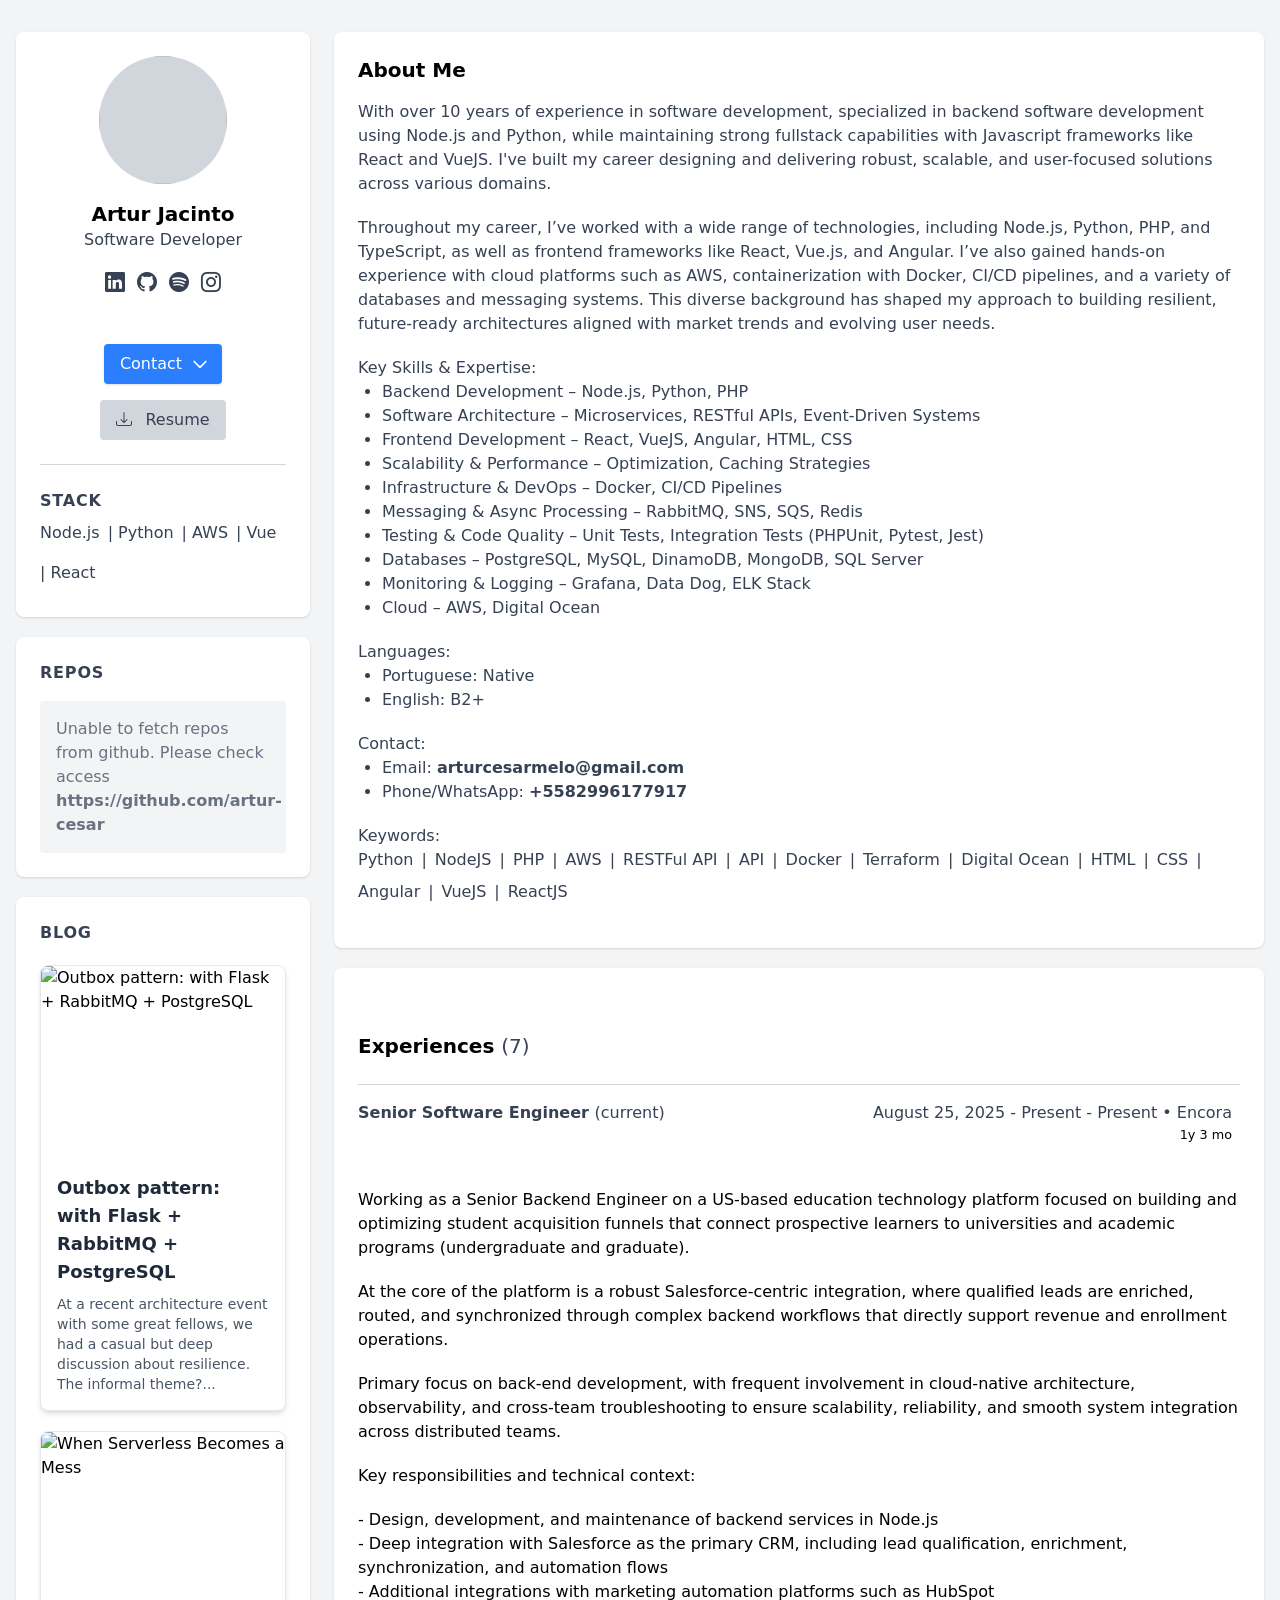
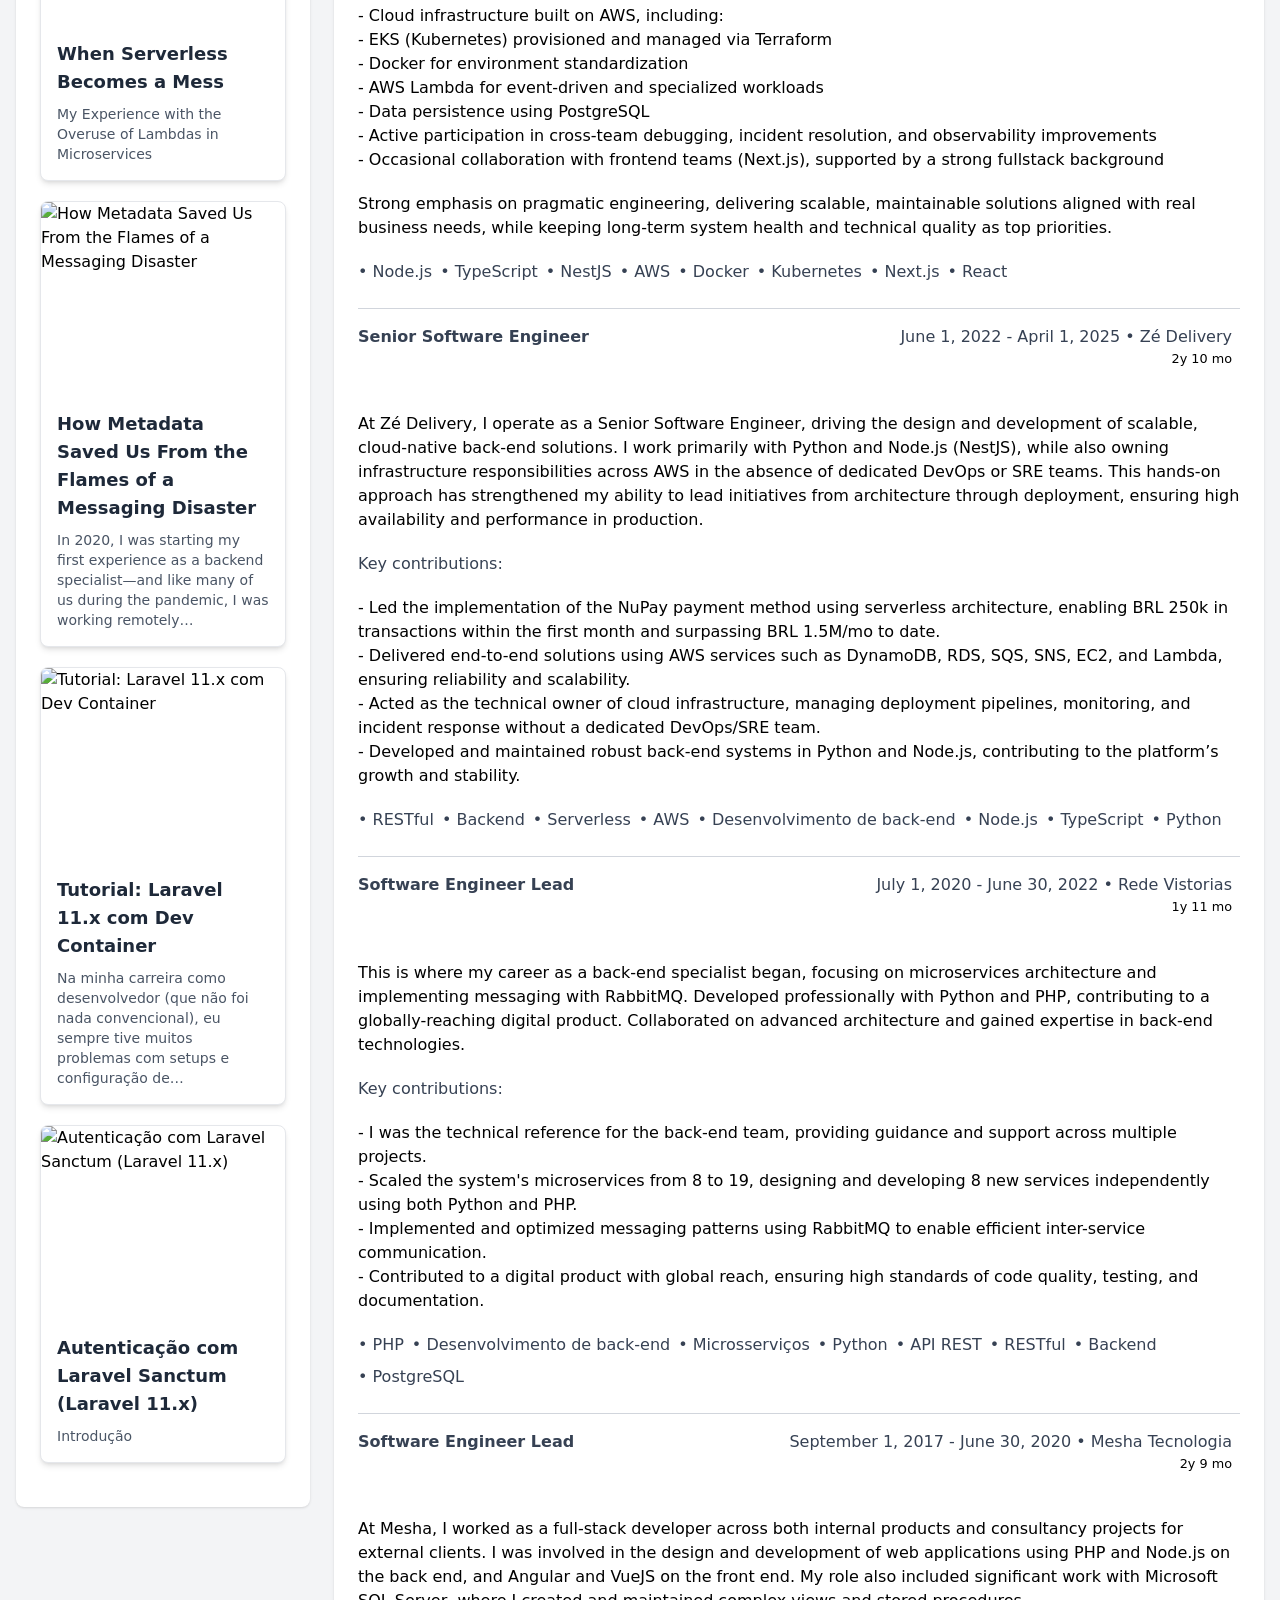
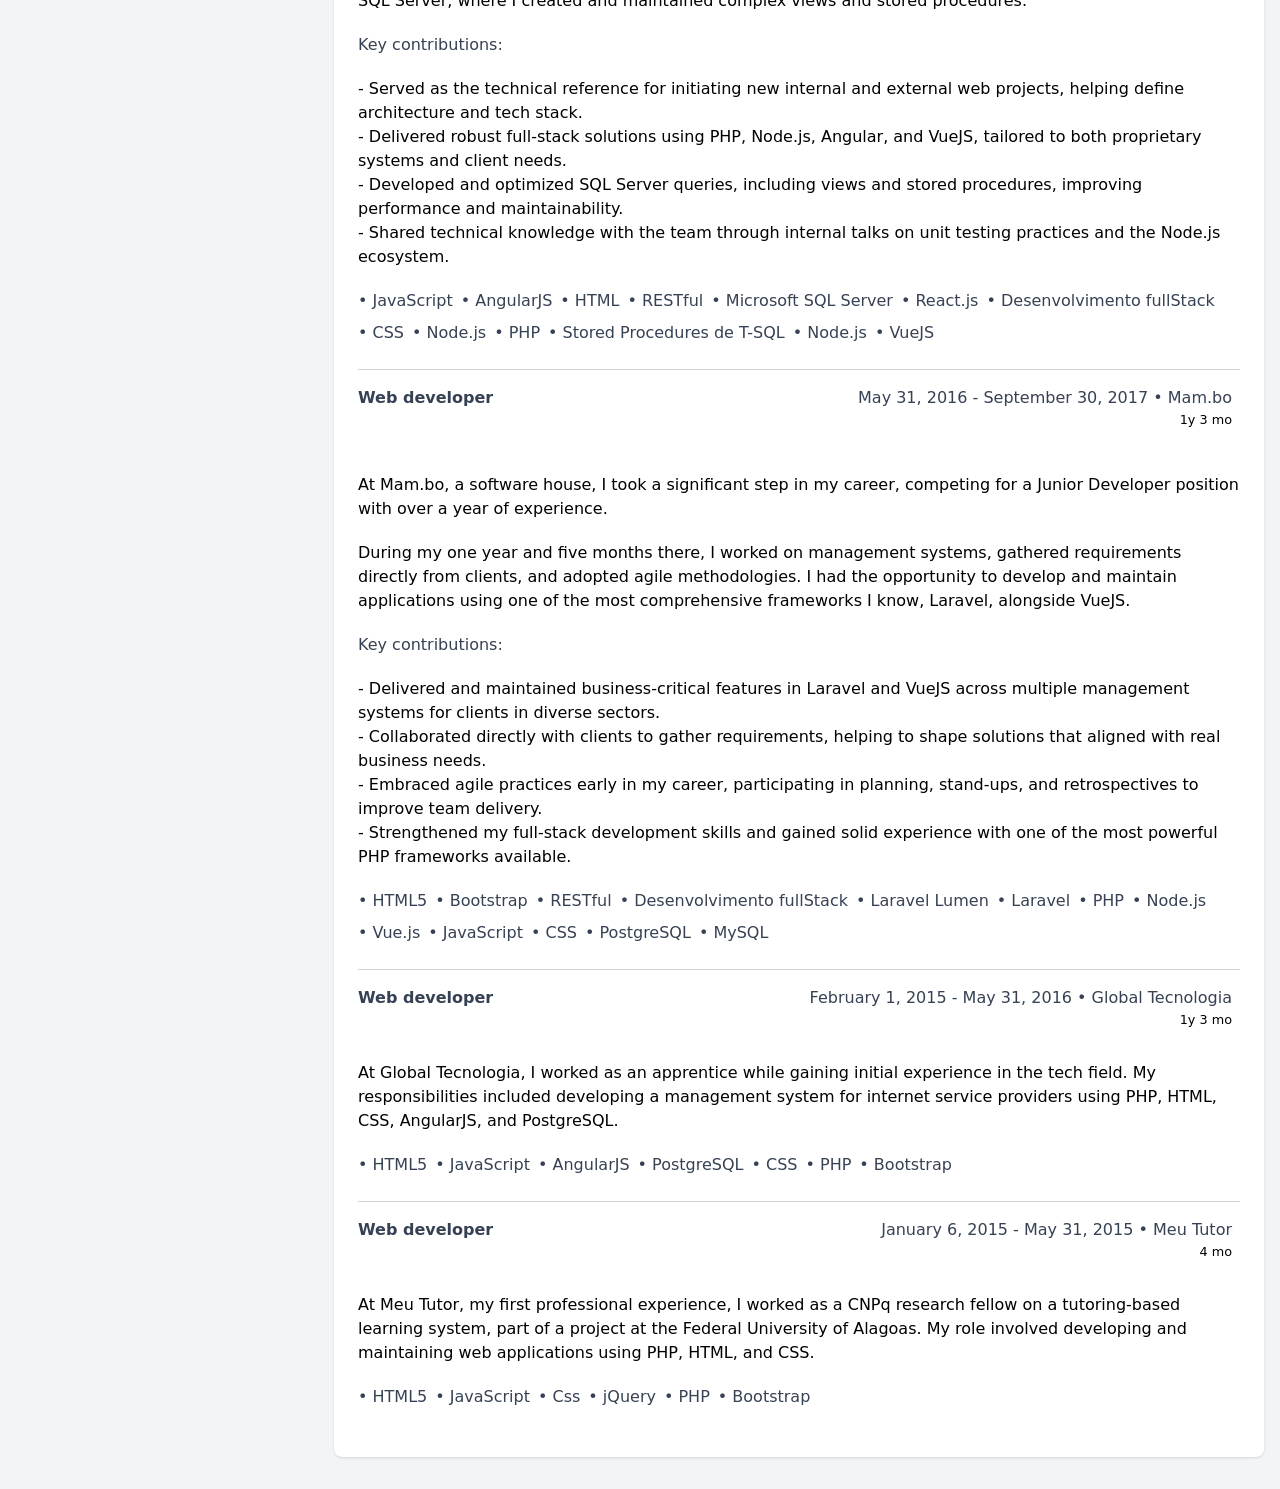
==== index.html @ d4a32f01 "deploy: artur-cesar/artur-cesar@0c364bf1d4996ae80d0a0e7b298ba0f9ba2d8a3e" ====
<!doctype html>
<html lang="en">
  <head>
    <meta charset="UTF-8" />
    <meta name="viewport" content="width=device-width, initial-scale=1.0" />
    <title>Artur jacinto | Software Engineering</title>
    <script type="module" crossorigin src="/assets/index-BbqJ1N19.js"></script>
    <link rel="stylesheet" crossorigin href="/assets/index-C3VzduwF.css">
  </head>
  <body>
    <div id="app"></div>
  </body>
</html>
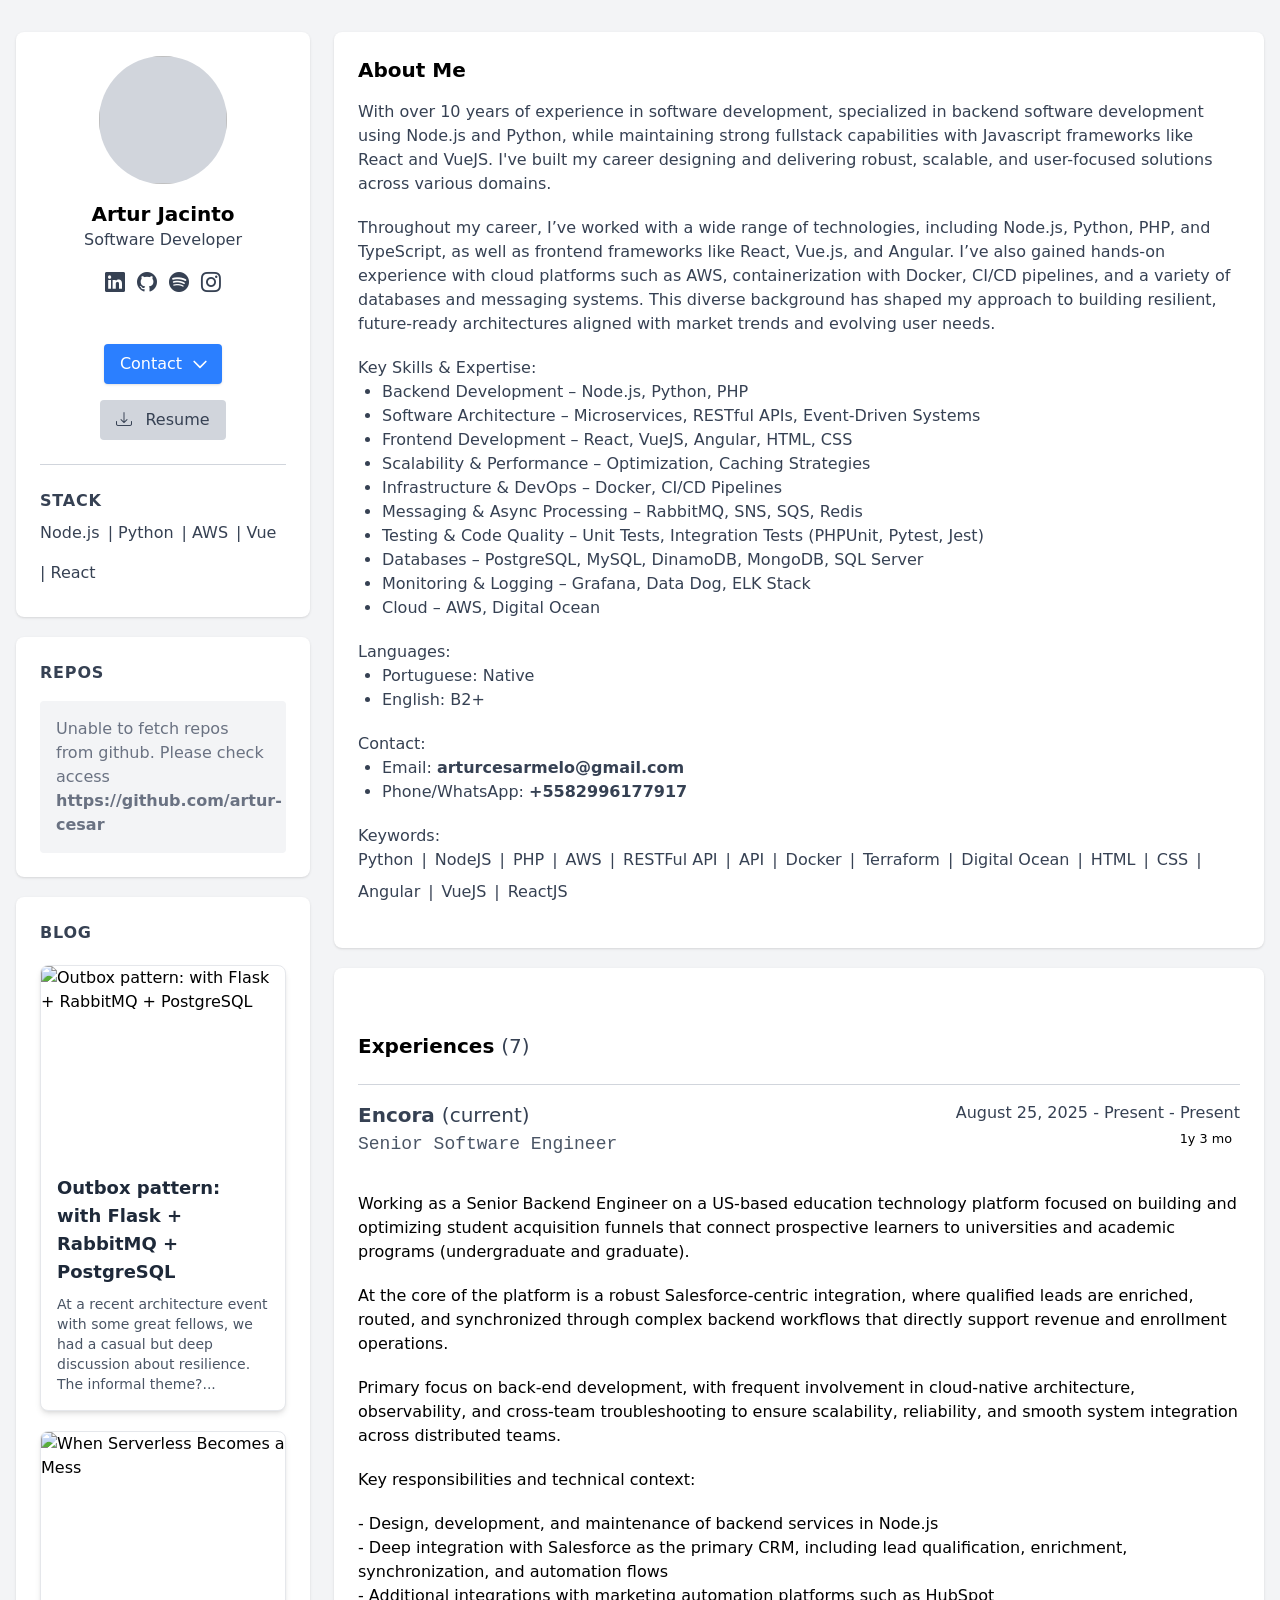
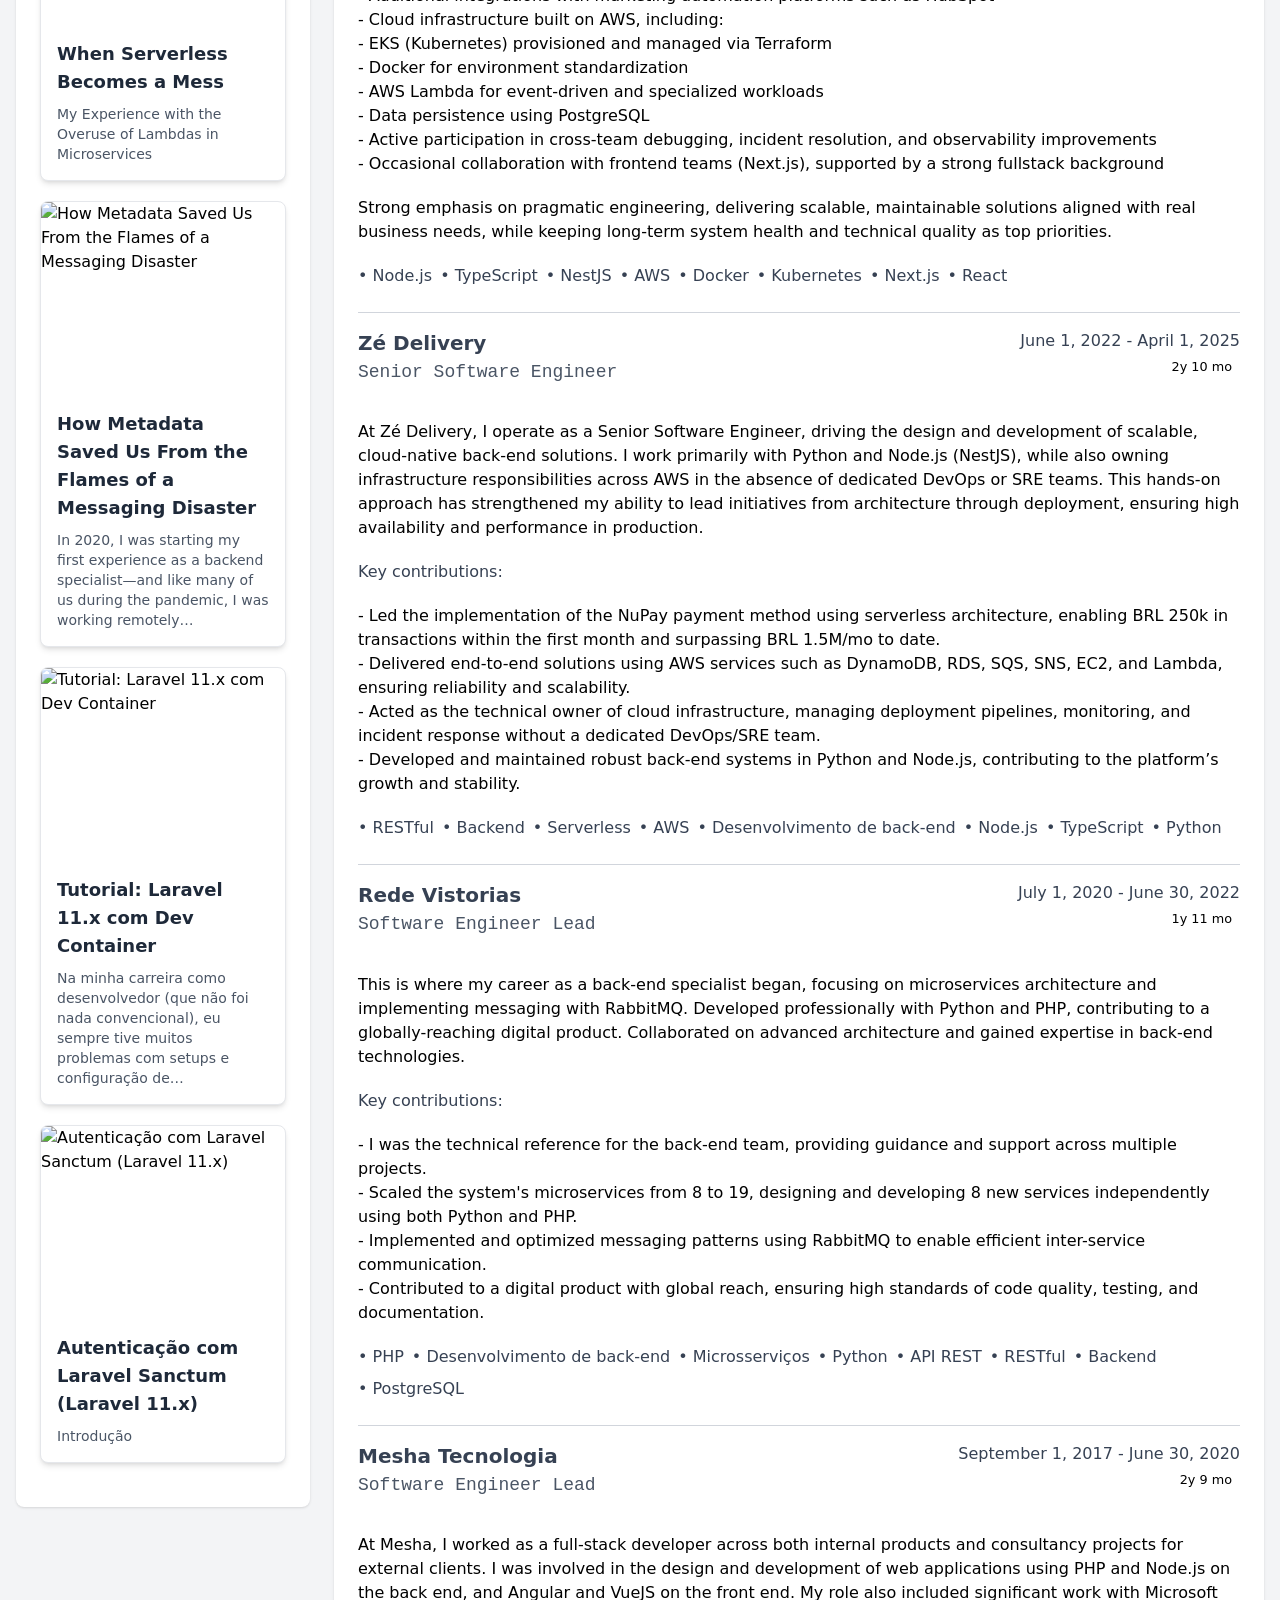
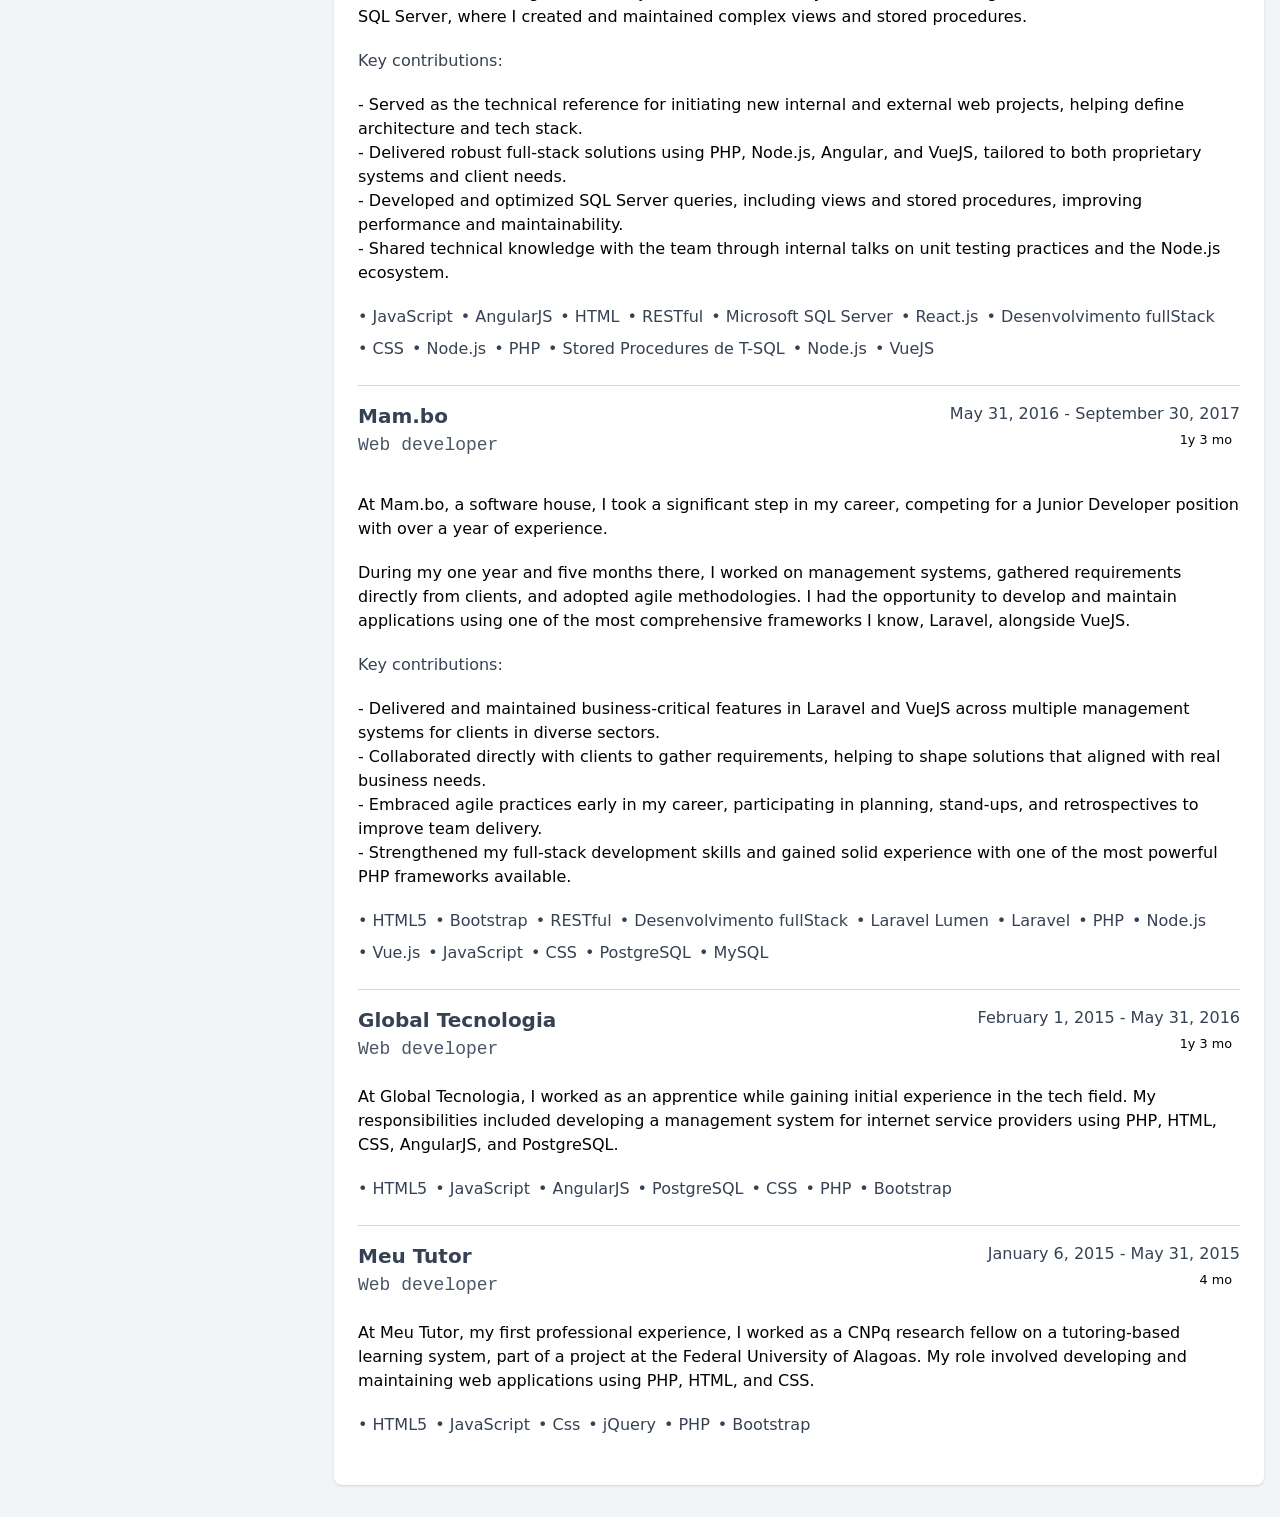
==== commit d98311eb: "deploy: artur-cesar/artur-cesar@bee8c47842aa32678ae0e298a080d638cb68f043" ====
--- a/index.html
+++ b/index.html
@@ -4,8 +4,8 @@
     <meta charset="UTF-8" />
     <meta name="viewport" content="width=device-width, initial-scale=1.0" />
     <title>Artur jacinto | Software Engineering</title>
-    <script type="module" crossorigin src="/assets/index-BbqJ1N19.js"></script>
-    <link rel="stylesheet" crossorigin href="/assets/index-C3VzduwF.css">
+    <script type="module" crossorigin src="/assets/index-Devv94PM.js"></script>
+    <link rel="stylesheet" crossorigin href="/assets/index-Bz0z1V5R.css">
   </head>
   <body>
     <div id="app"></div>
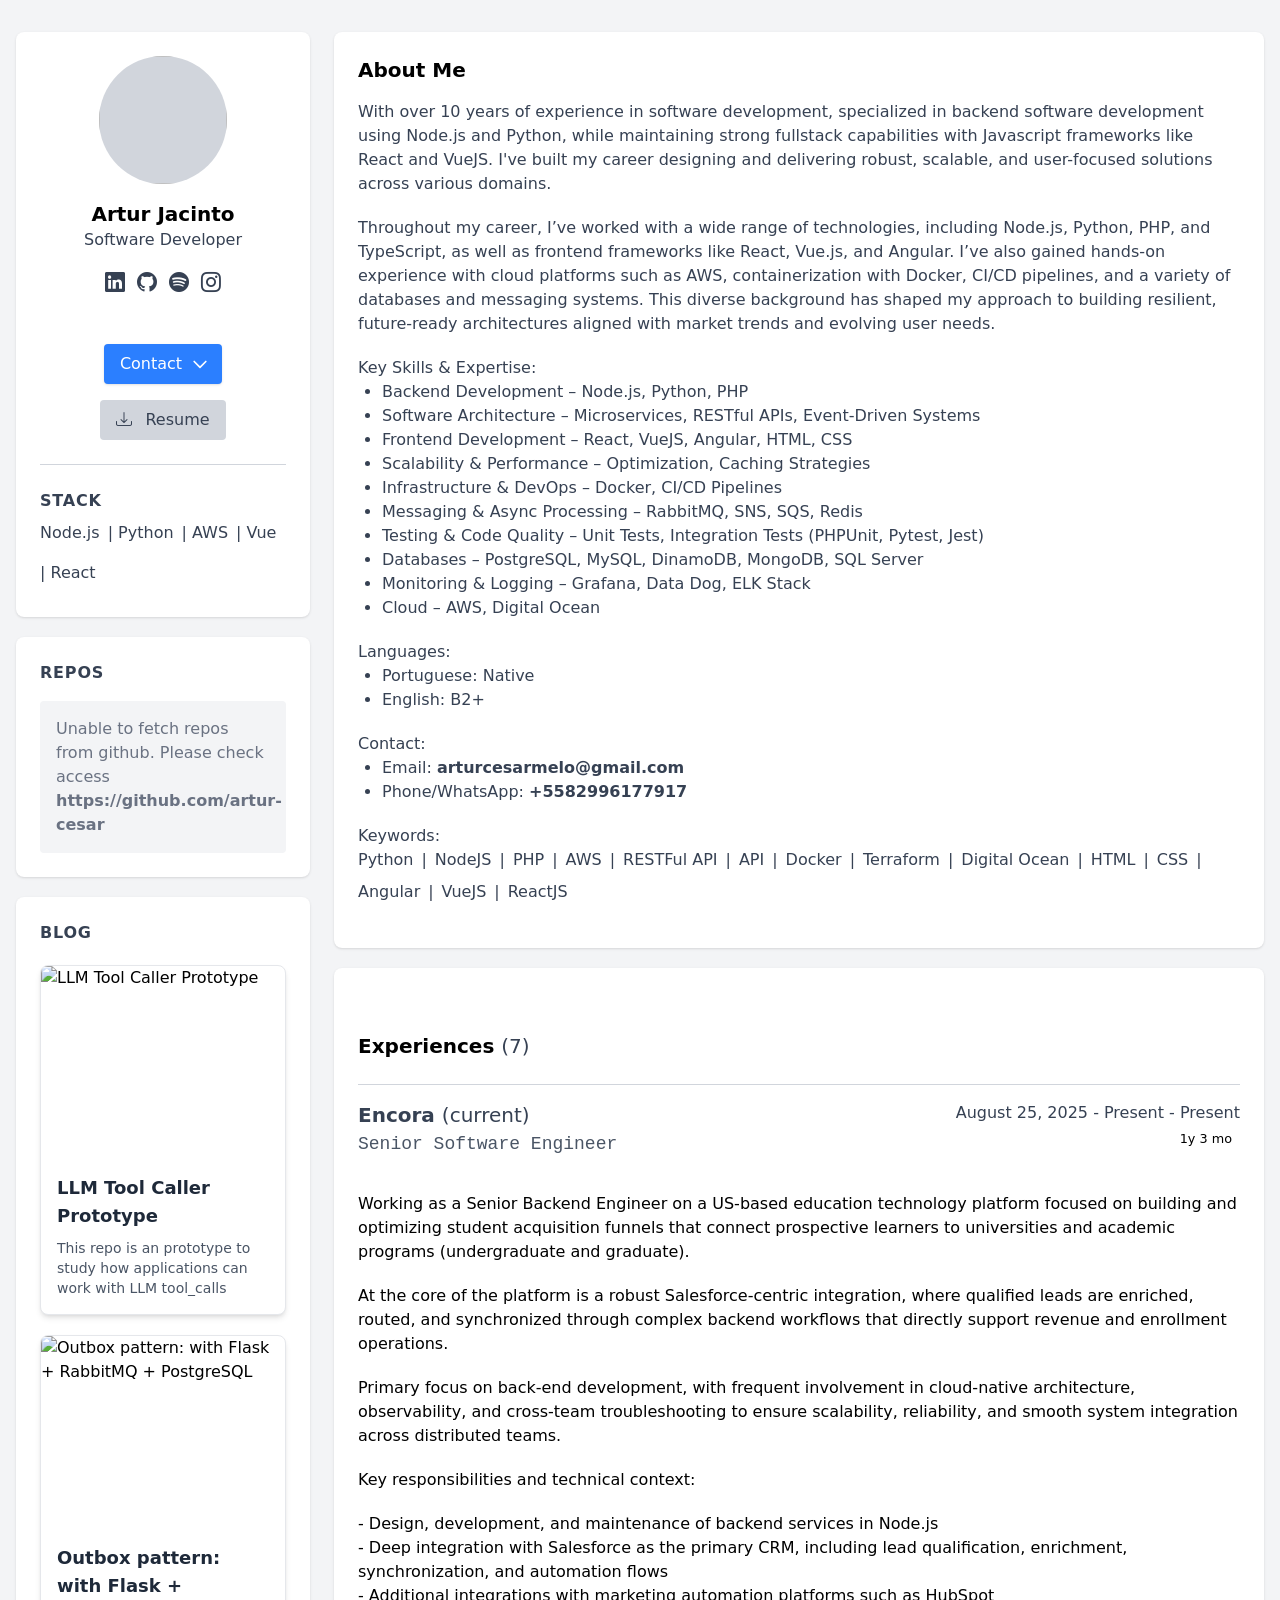
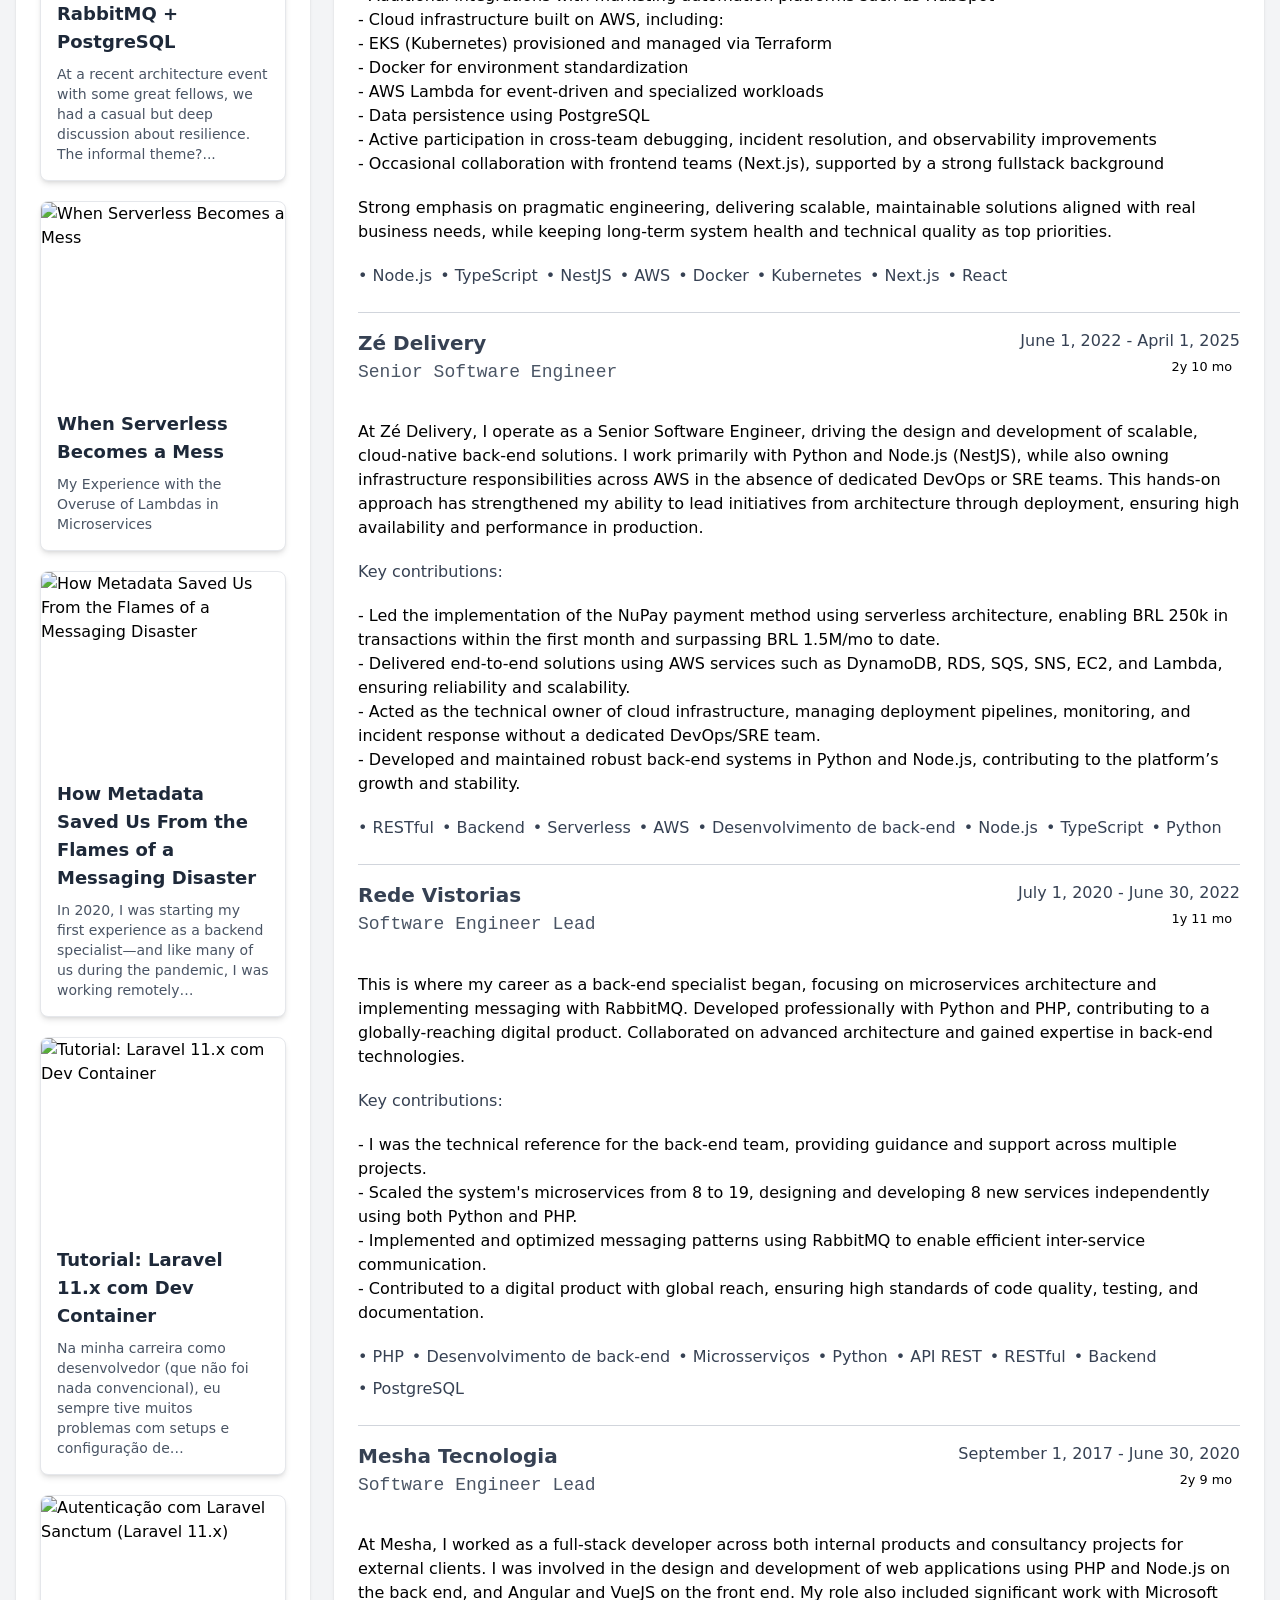
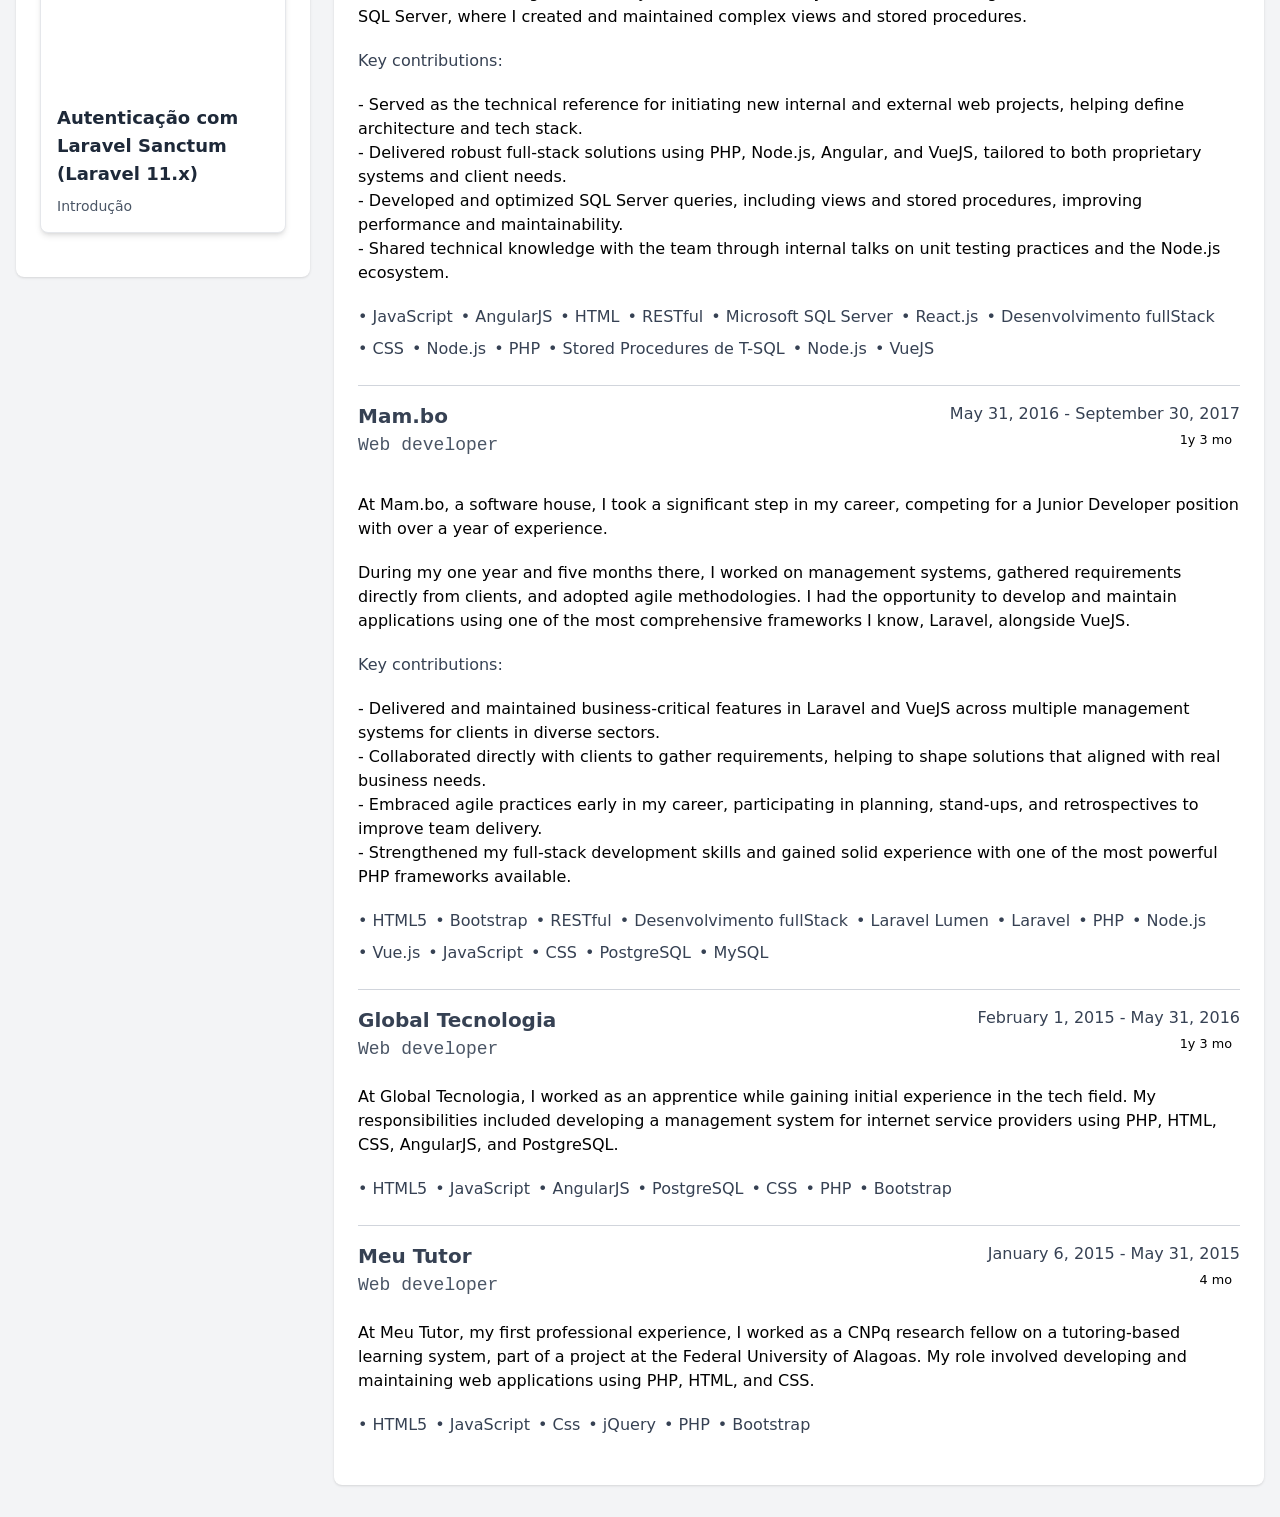
==== commit 71d5860b: "deploy: artur-cesar/artur-cesar@fd2d23a7a528c91a2e8706977cbbd00882bb16a4" ====
--- a/index.html
+++ b/index.html
@@ -4,7 +4,7 @@
     <meta charset="UTF-8" />
     <meta name="viewport" content="width=device-width, initial-scale=1.0" />
     <title>Artur jacinto | Software Engineering</title>
-    <script type="module" crossorigin src="/assets/index-Devv94PM.js"></script>
+    <script type="module" crossorigin src="/assets/index-C99z5Prt.js"></script>
     <link rel="stylesheet" crossorigin href="/assets/index-Bz0z1V5R.css">
   </head>
   <body>
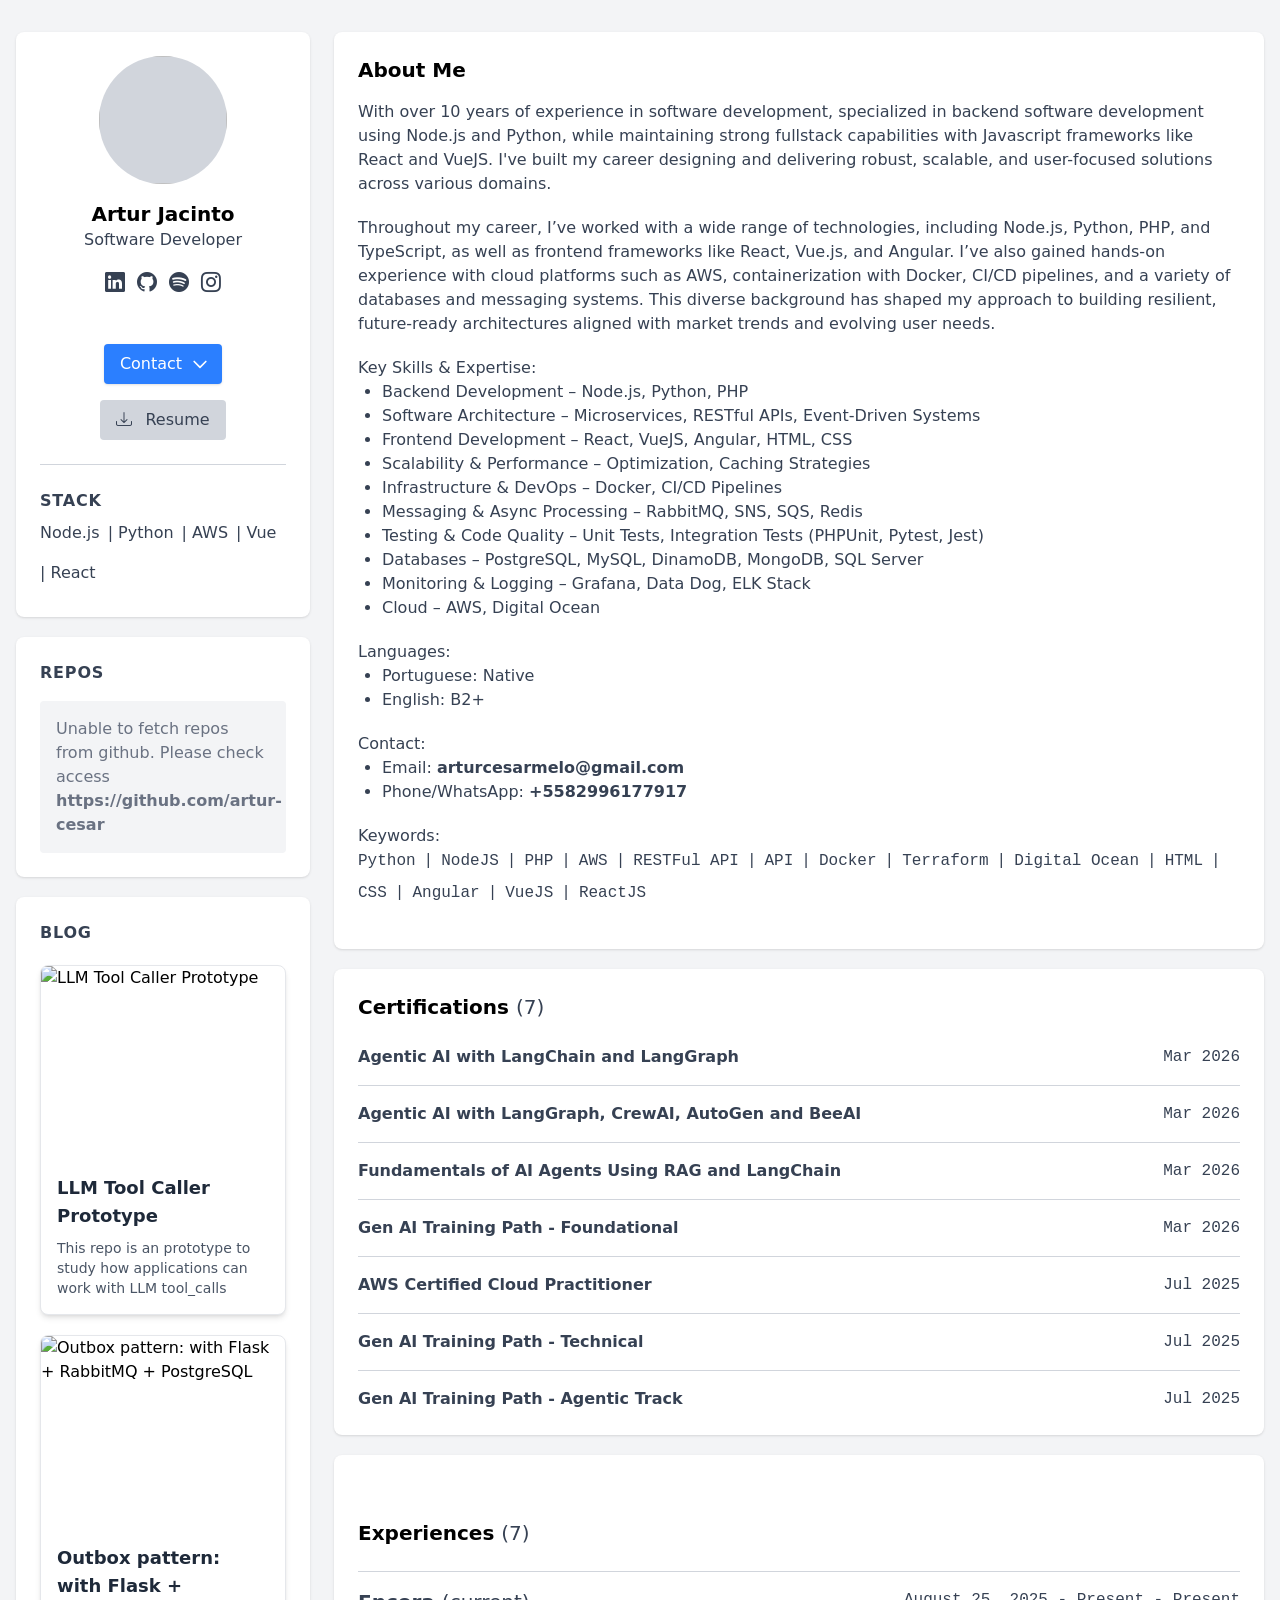
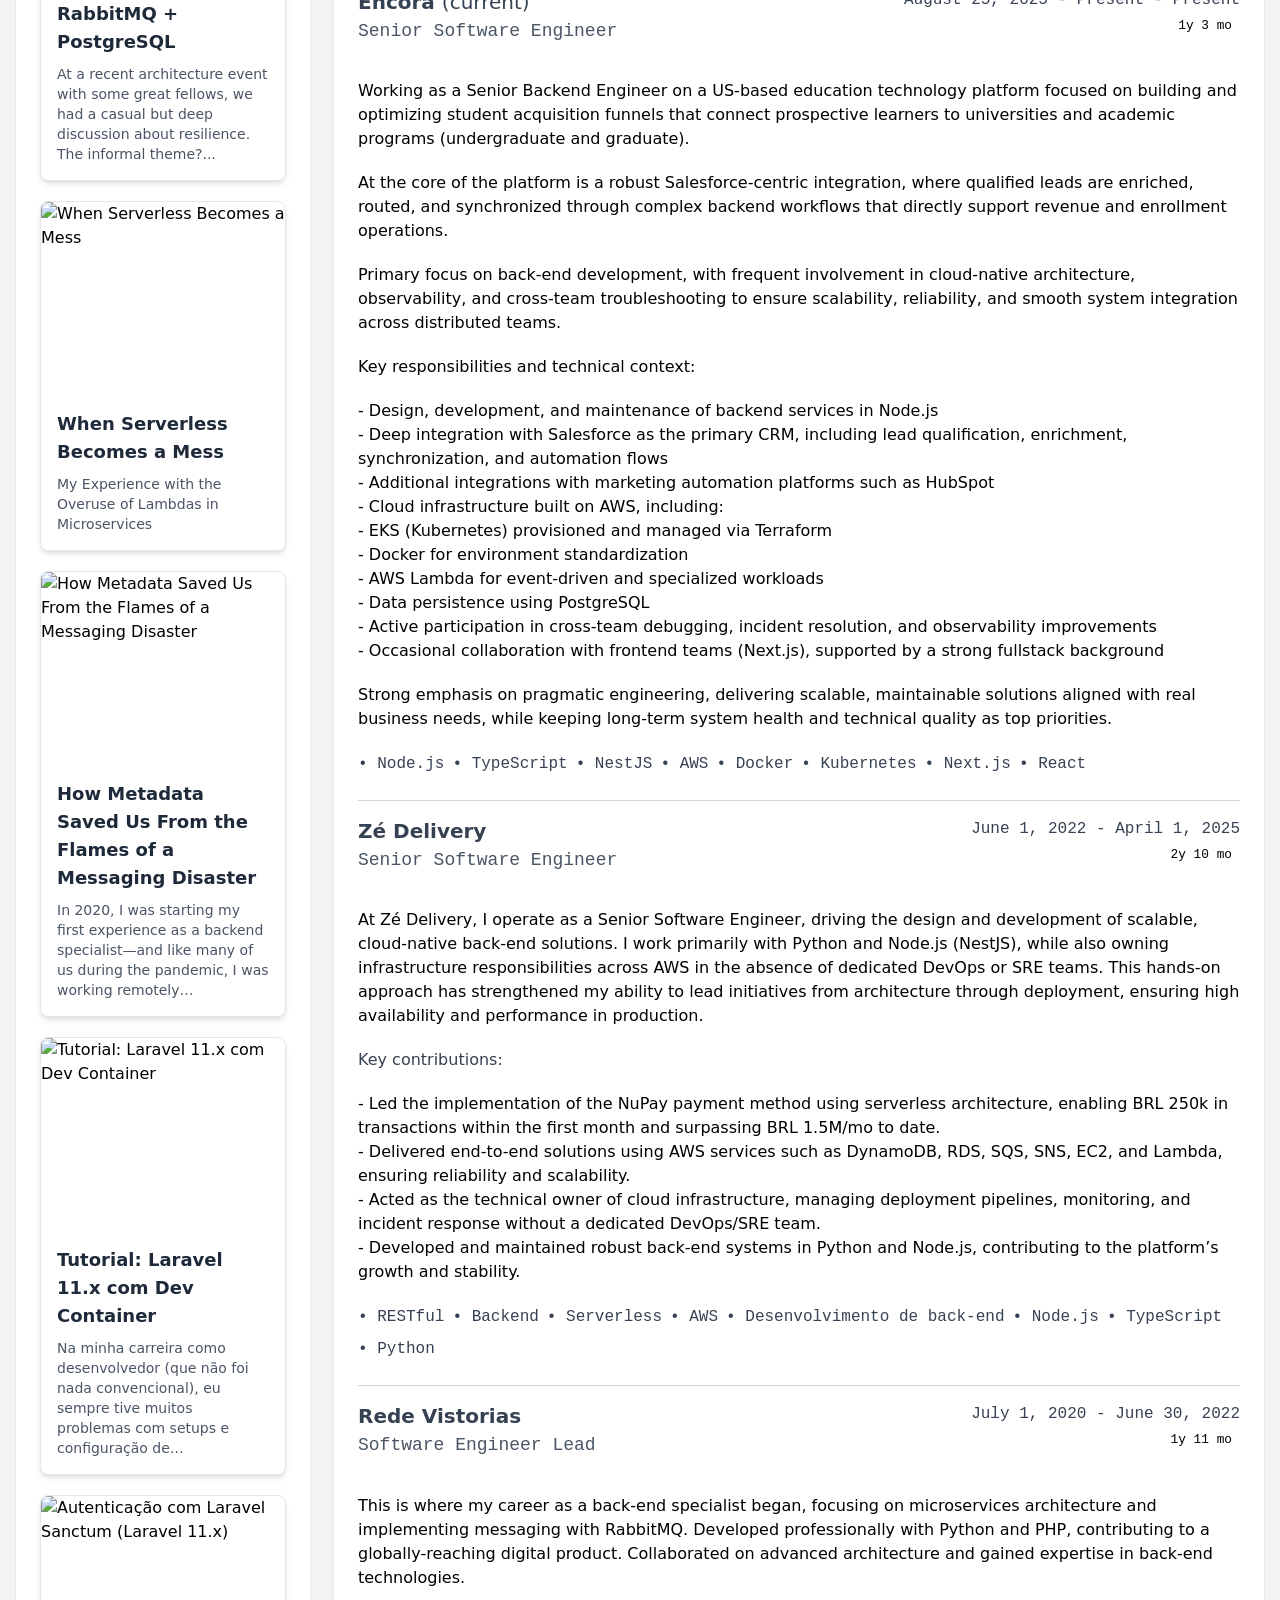
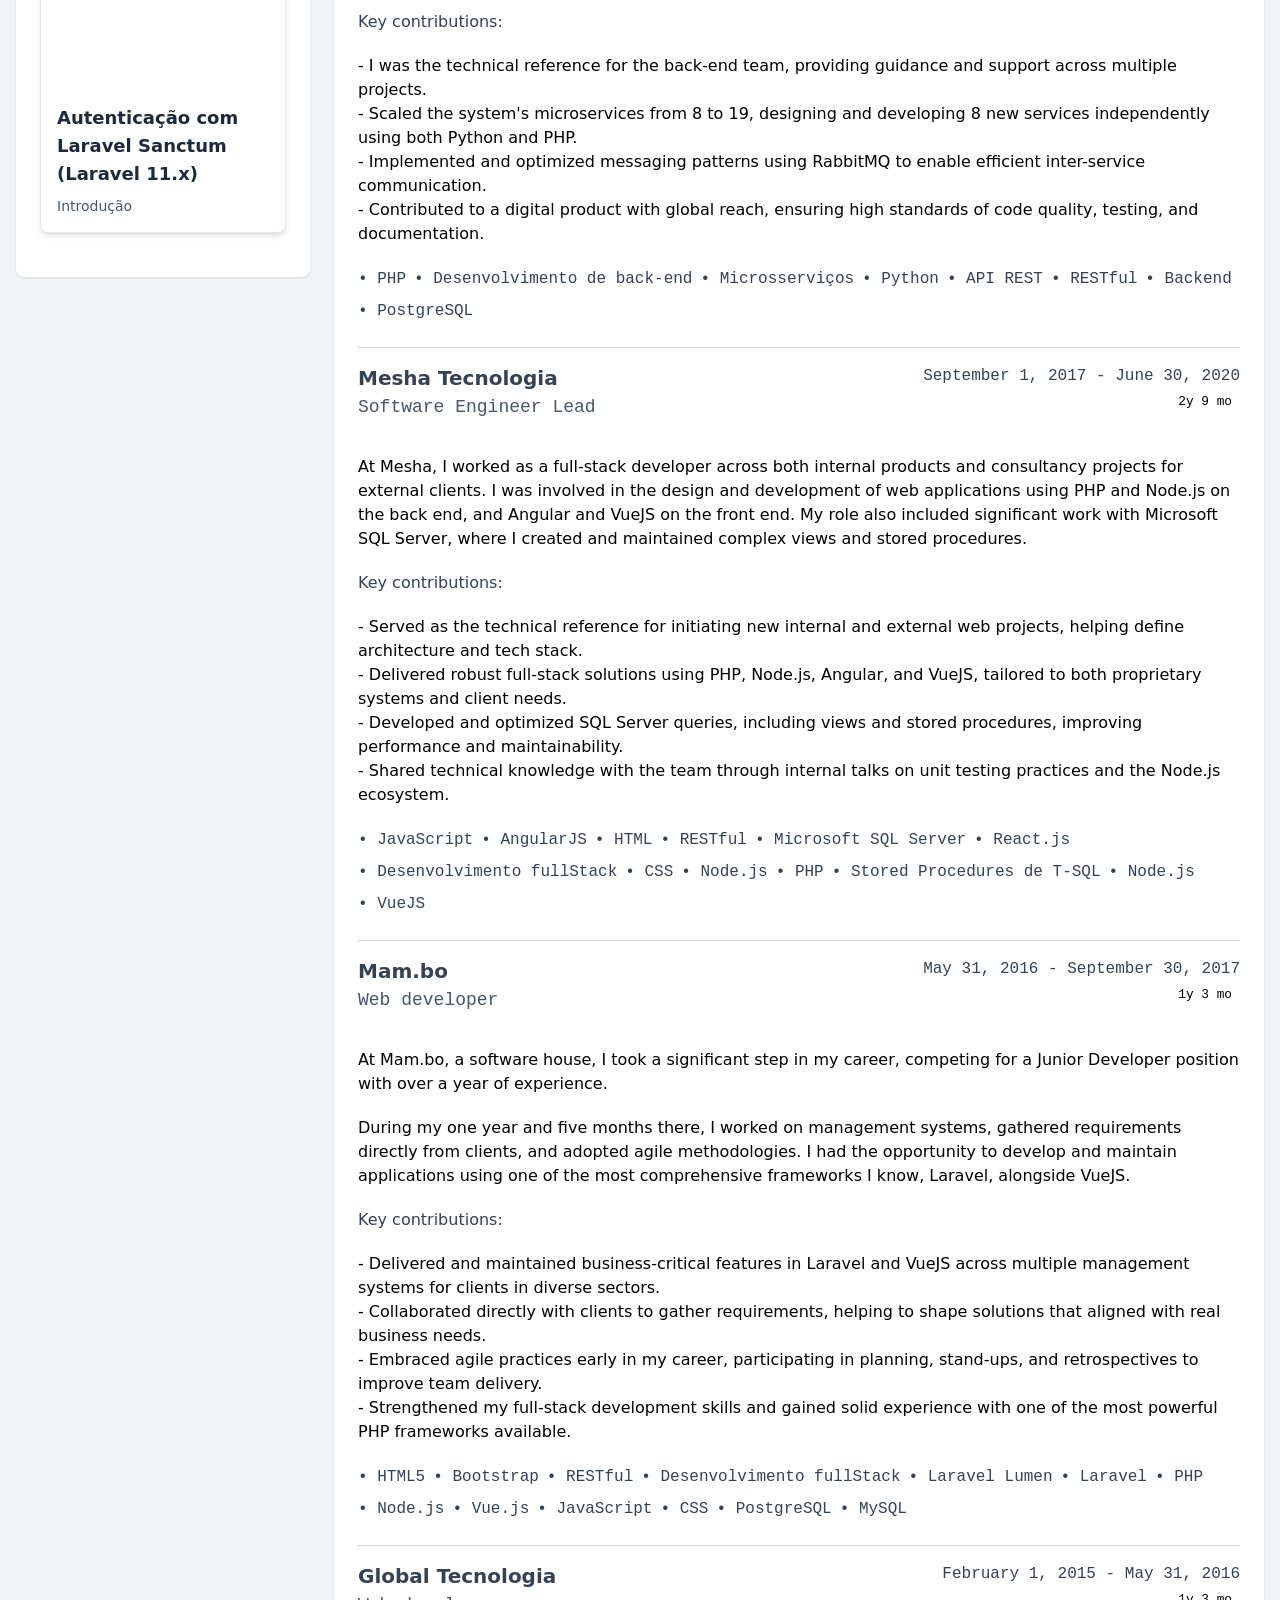
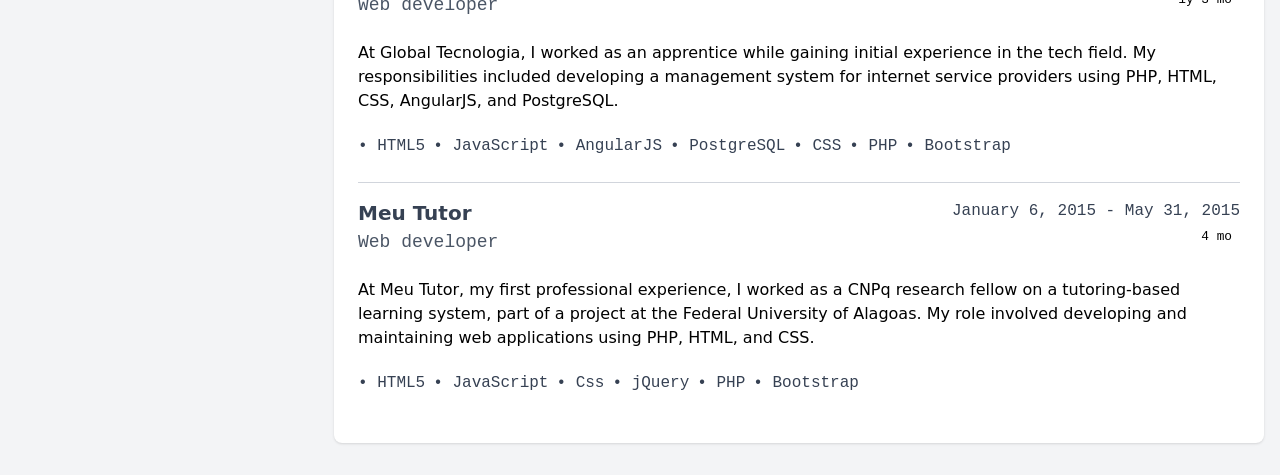
==== commit 67bd7cba: "deploy: artur-cesar/artur-cesar@deb314c19463a1edba69e393a8a5446a24a2dca6" ====
--- a/index.html
+++ b/index.html
@@ -4,8 +4,8 @@
     <meta charset="UTF-8" />
     <meta name="viewport" content="width=device-width, initial-scale=1.0" />
     <title>Artur jacinto | Software Engineering</title>
-    <script type="module" crossorigin src="/assets/index-C99z5Prt.js"></script>
-    <link rel="stylesheet" crossorigin href="/assets/index-Bz0z1V5R.css">
+    <script type="module" crossorigin src="/assets/index-T1LY4SEB.js"></script>
+    <link rel="stylesheet" crossorigin href="/assets/index-DXAhr_yn.css">
   </head>
   <body>
     <div id="app"></div>
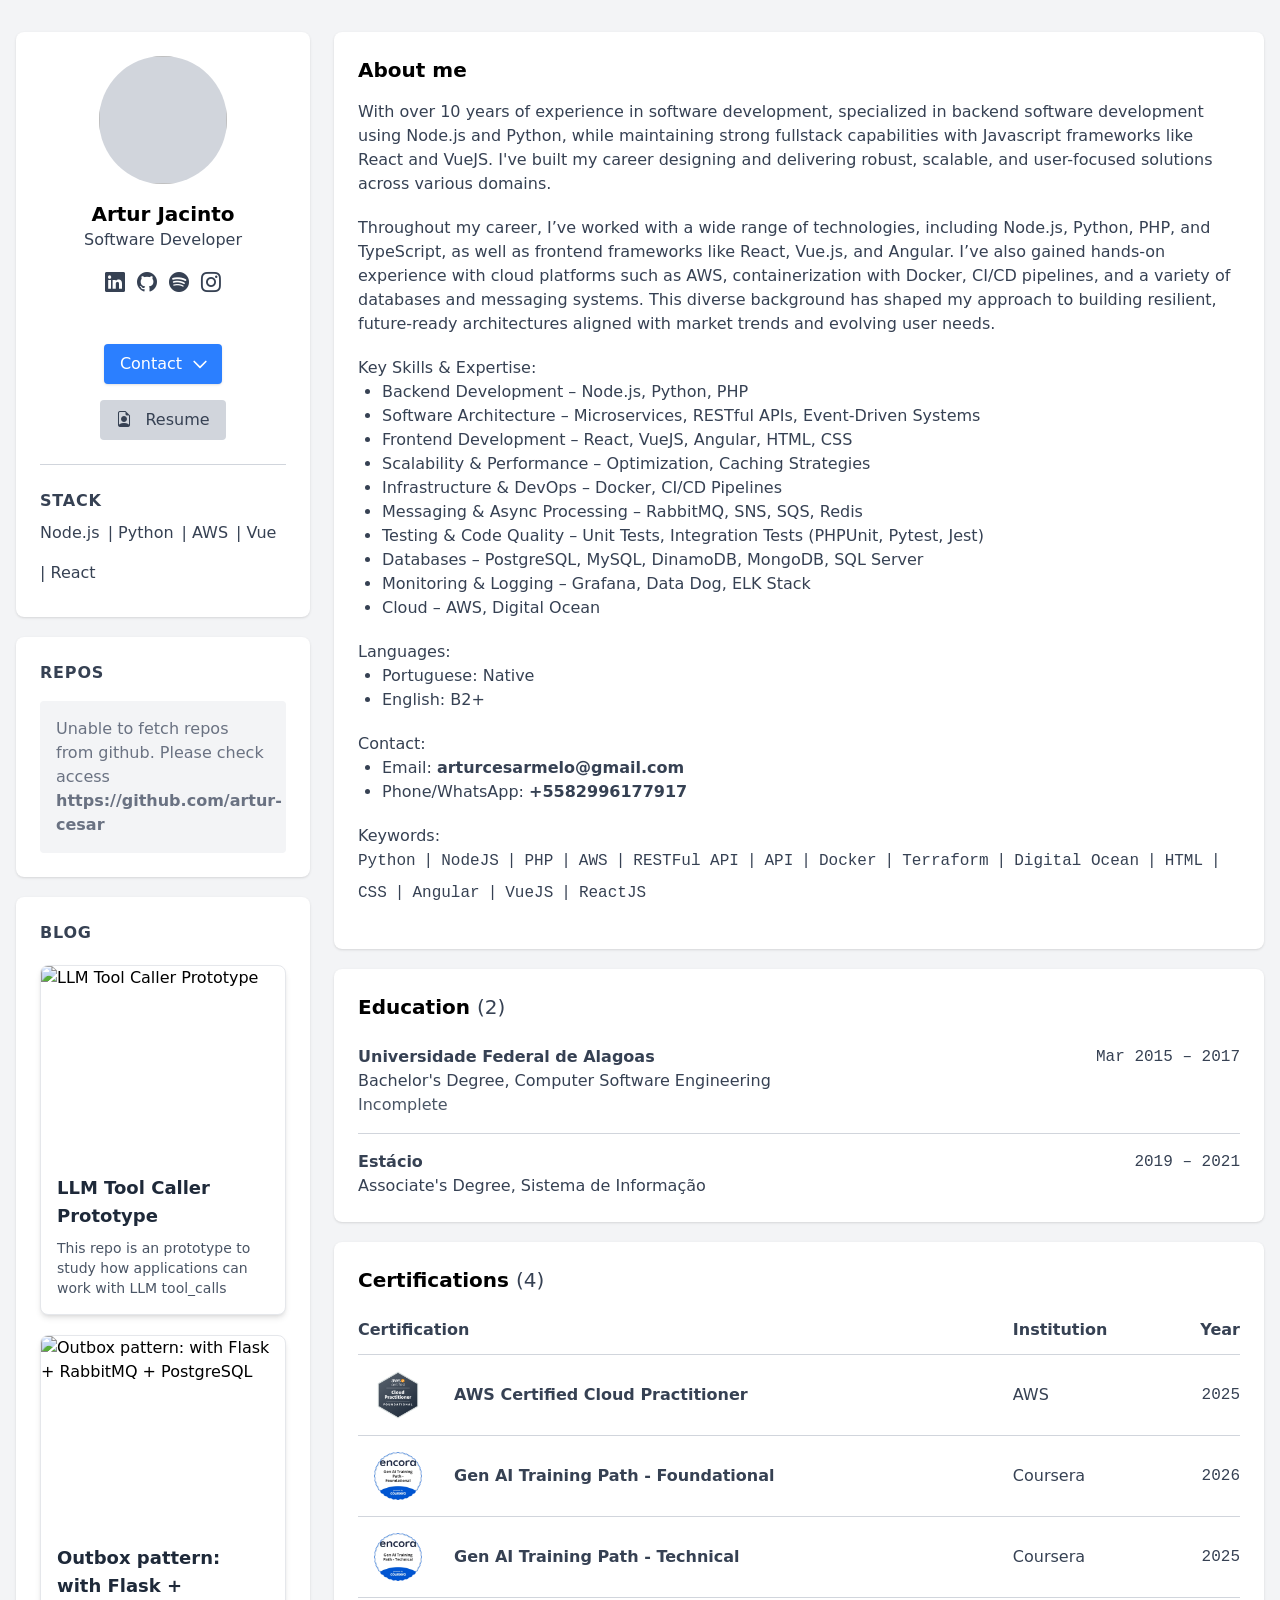
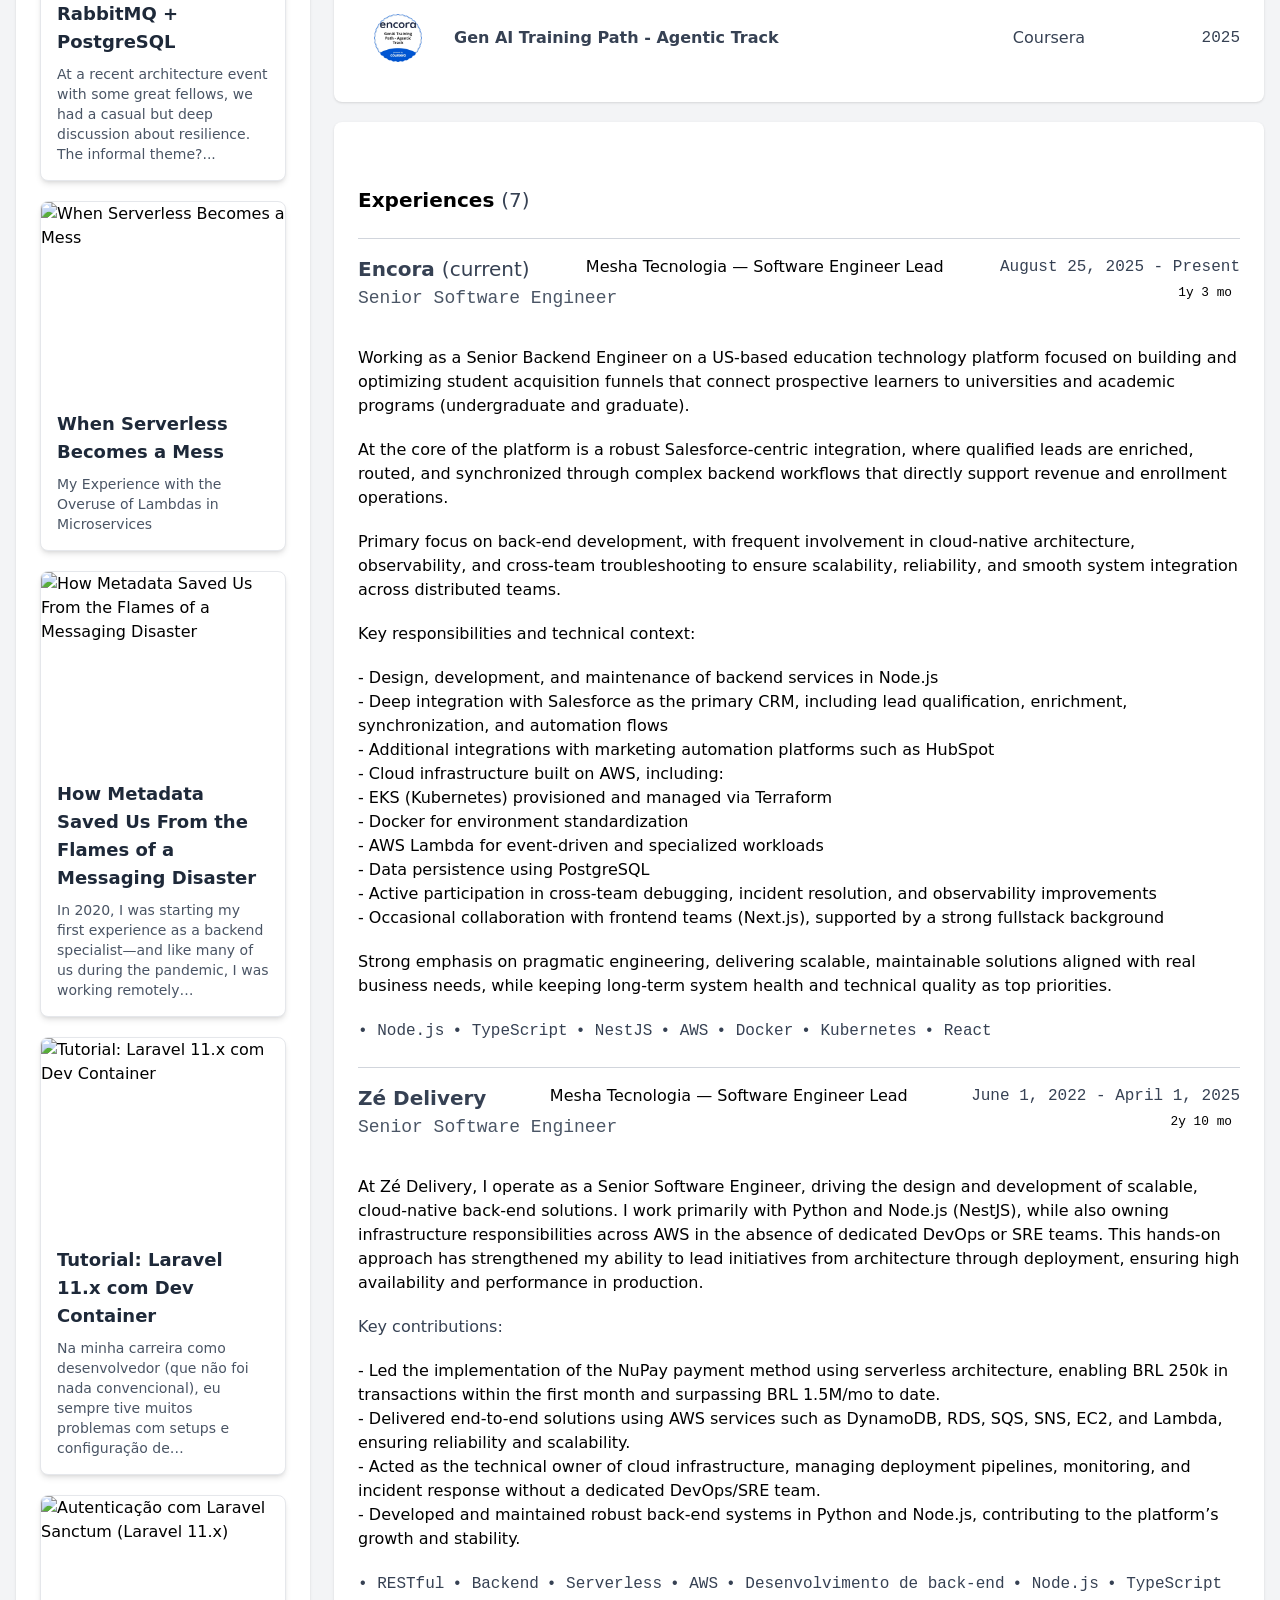
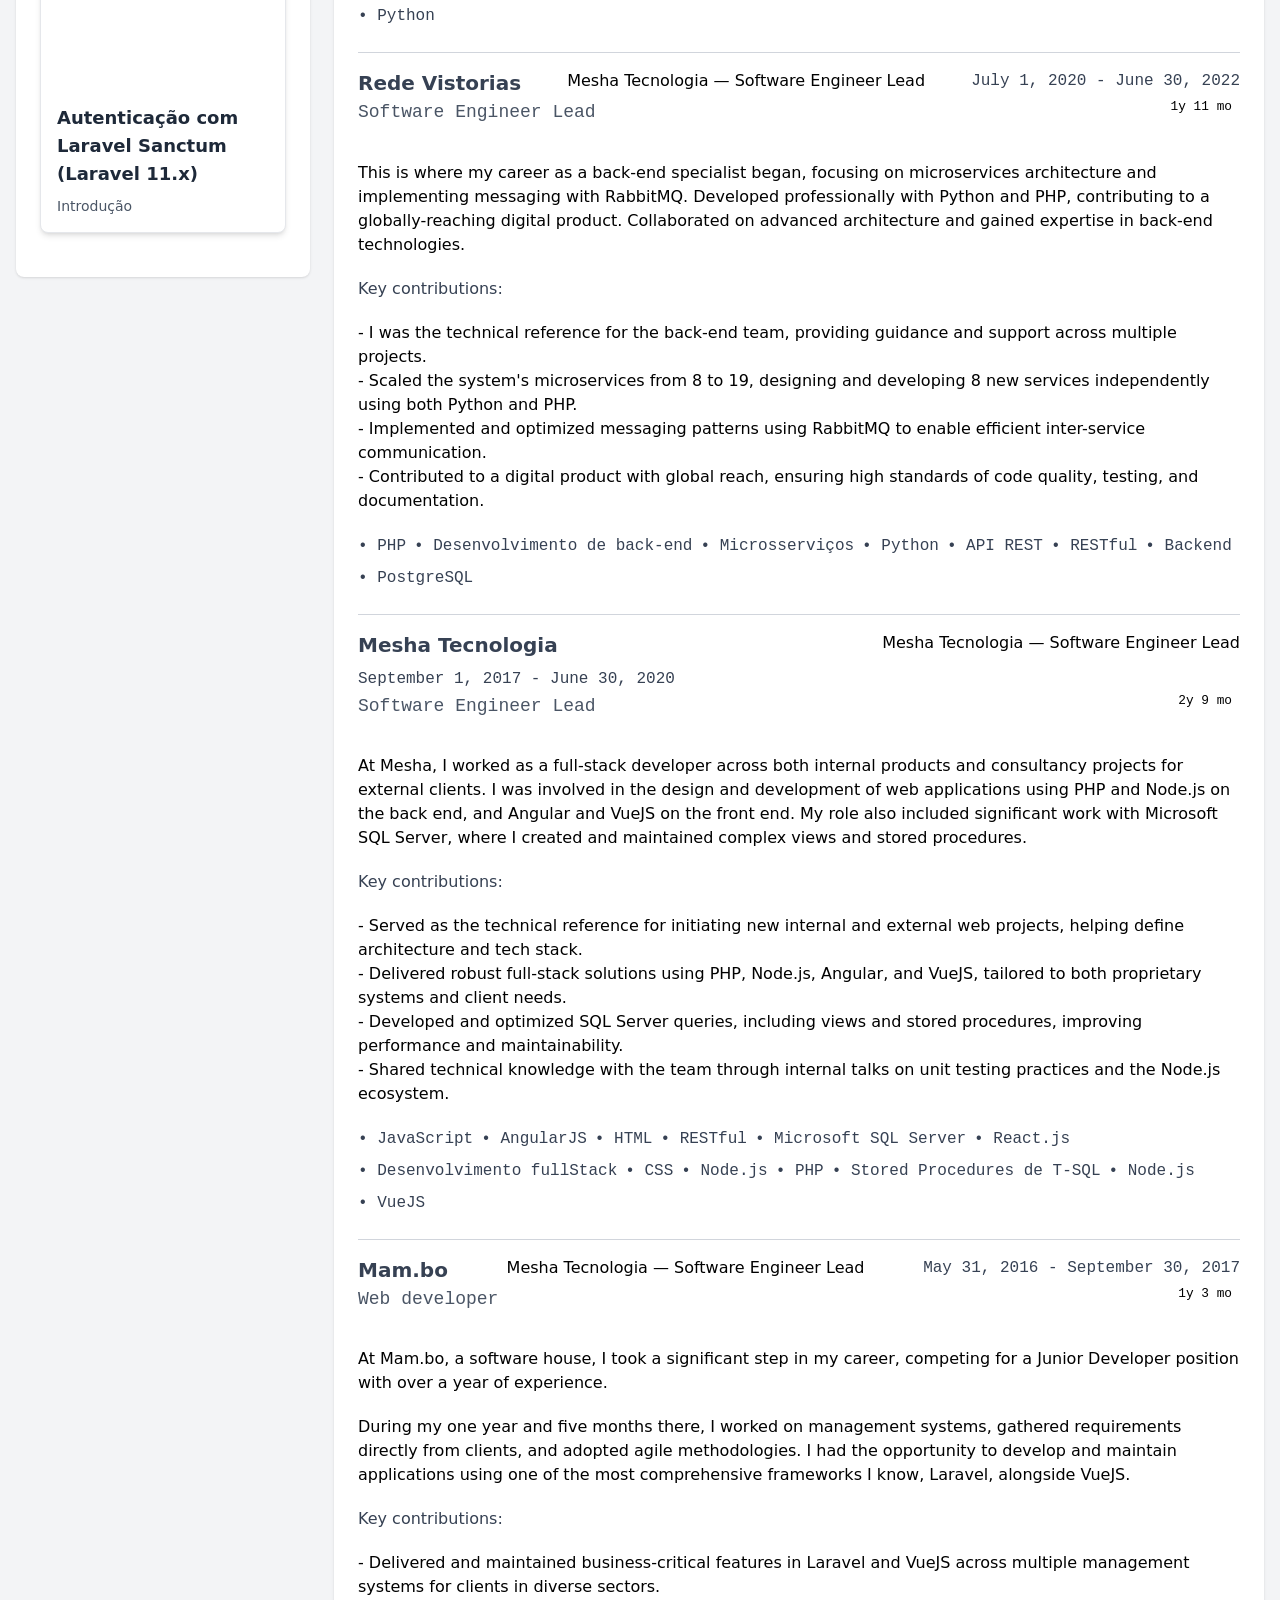
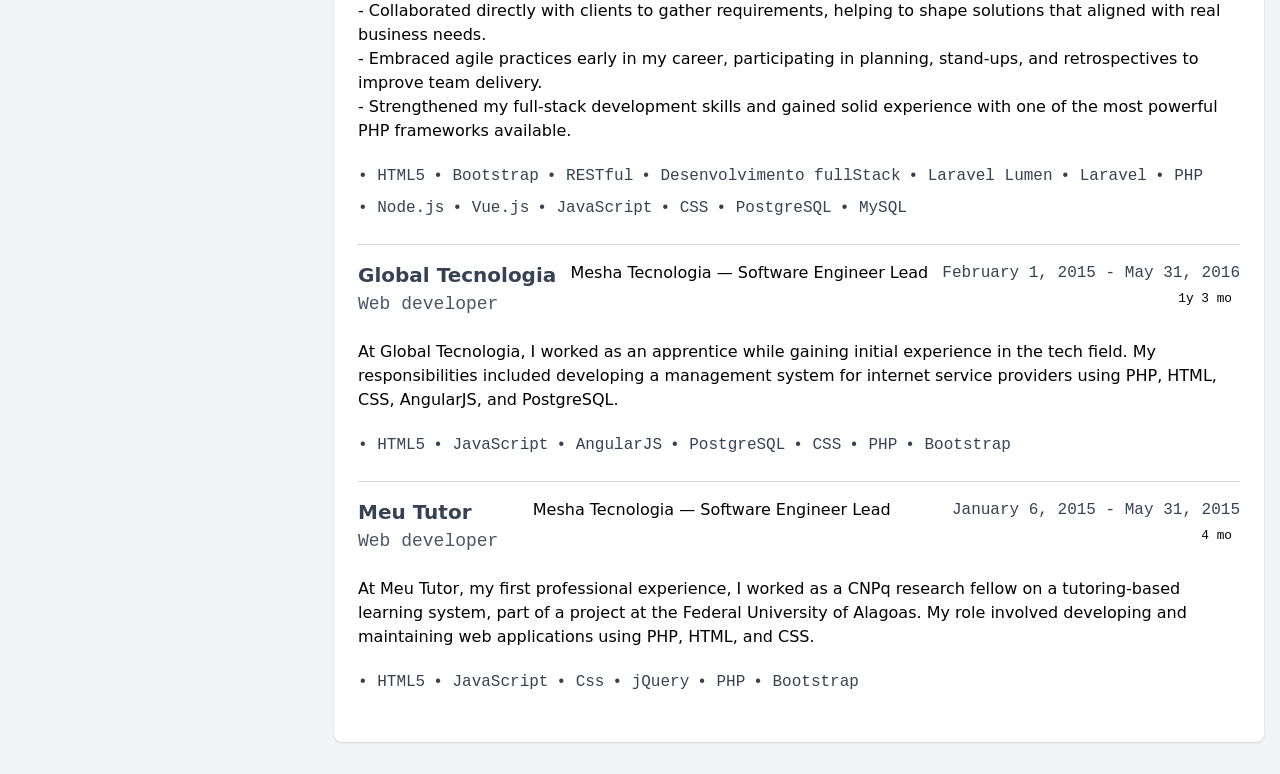
==== commit f1a45604: "deploy: artur-cesar/artur-cesar@3233380b64590d9e4c6dda96926b1ce50da197d2" ====
--- a/index.html
+++ b/index.html
@@ -4,8 +4,8 @@
     <meta charset="UTF-8" />
     <meta name="viewport" content="width=device-width, initial-scale=1.0" />
     <title>Artur jacinto | Software Engineering</title>
-    <script type="module" crossorigin src="/assets/index-T1LY4SEB.js"></script>
-    <link rel="stylesheet" crossorigin href="/assets/index-DXAhr_yn.css">
+    <script type="module" crossorigin src="/assets/index-B9xNm0lX.js"></script>
+    <link rel="stylesheet" crossorigin href="/assets/index-C07TuPU0.css">
   </head>
   <body>
     <div id="app"></div>
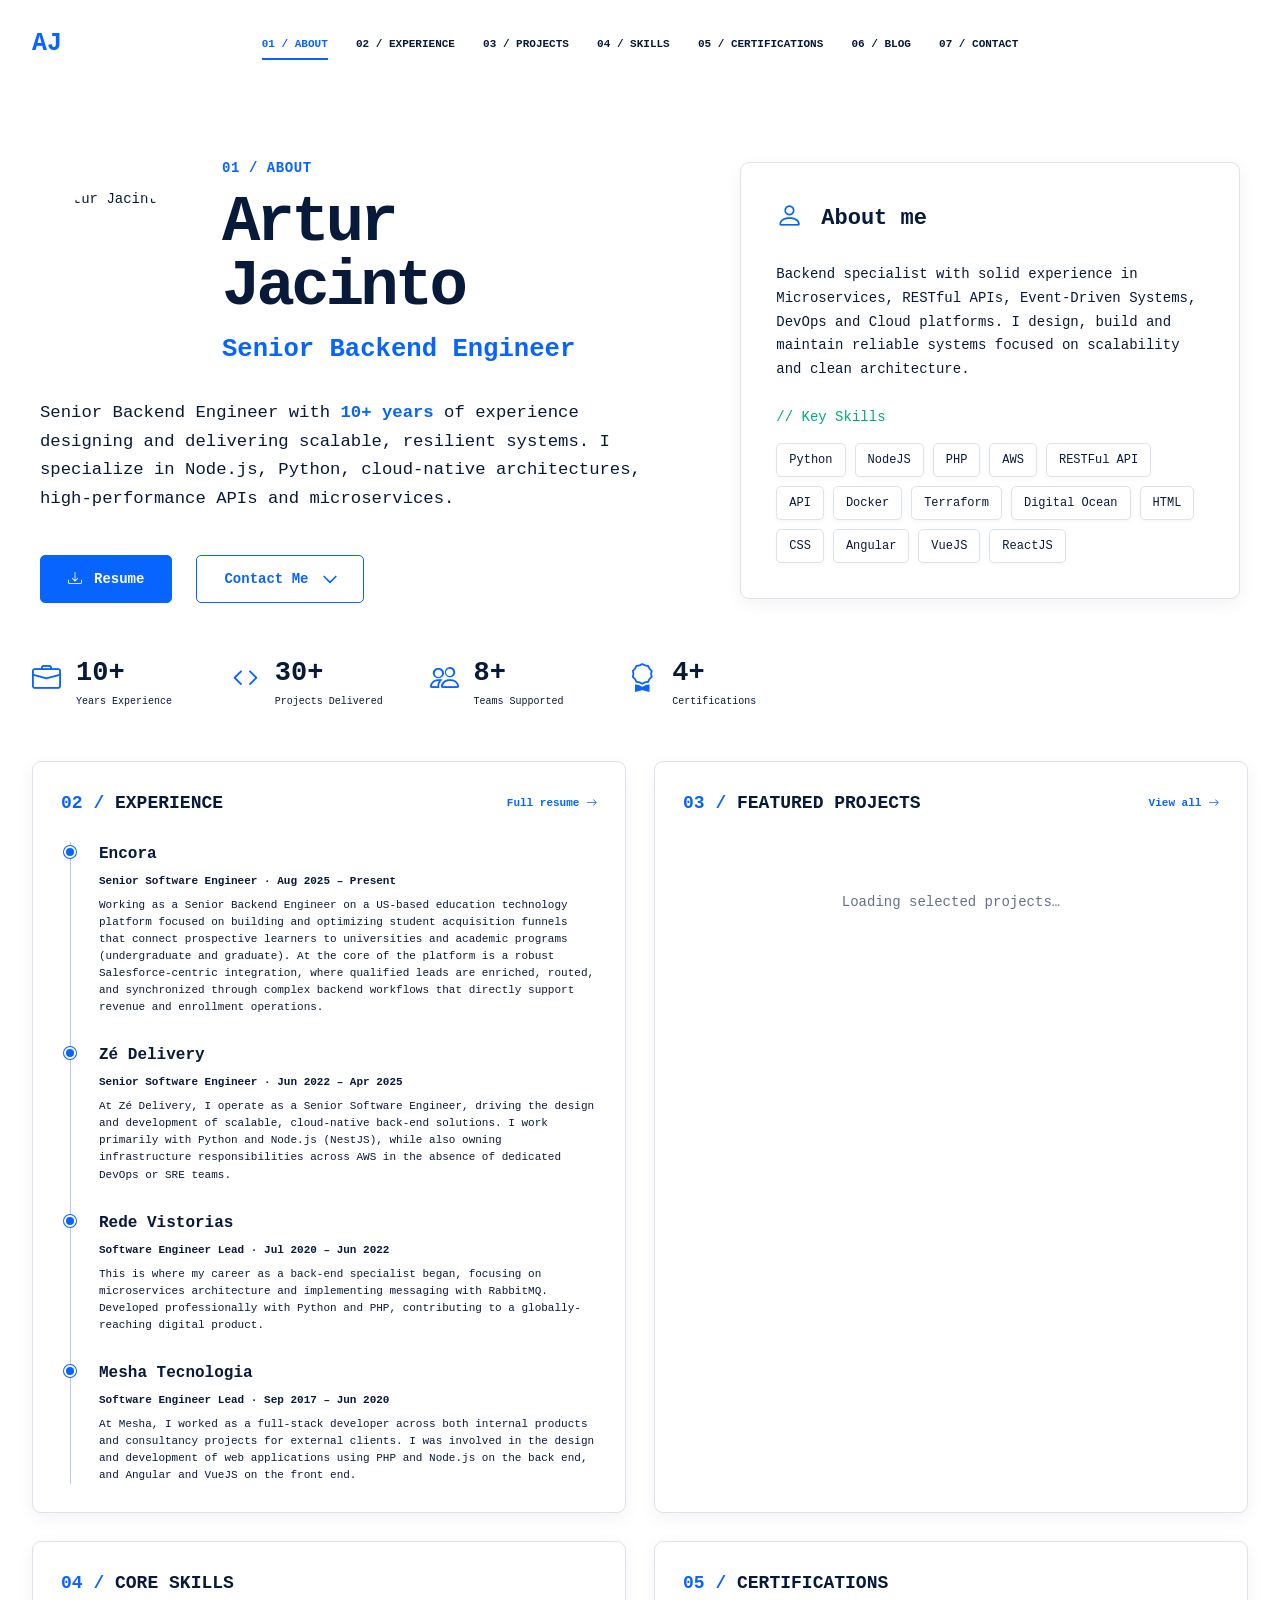
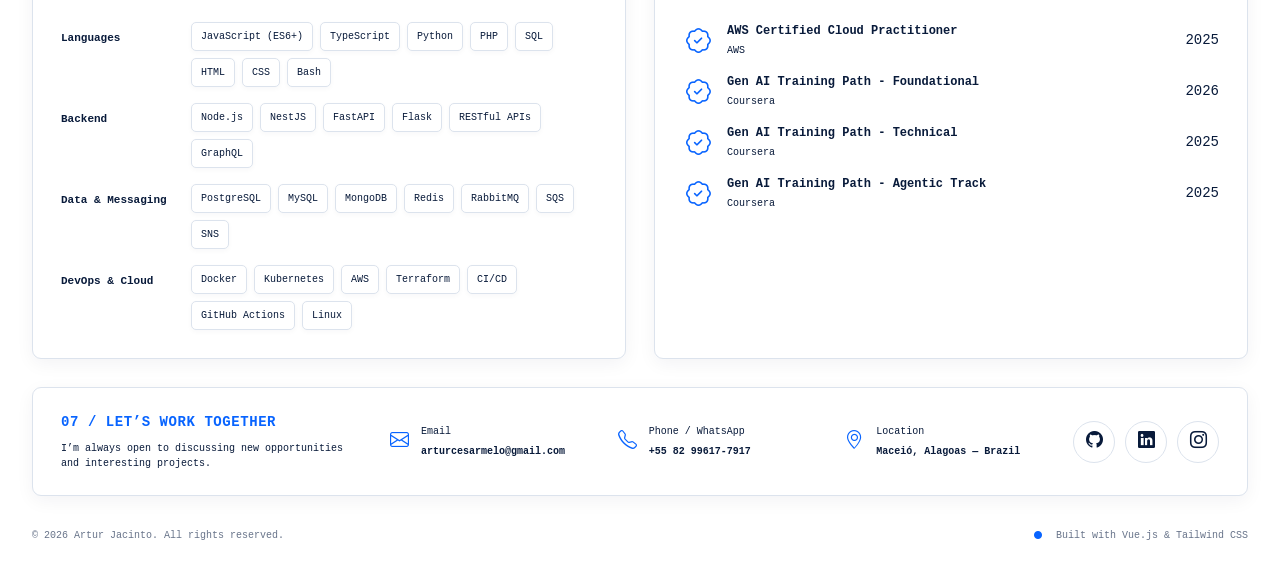
==== commit 15a2bb12: "deploy: artur-cesar/artur-cesar@78fb9d197f59b7cf6ccd95c6c023d11b5e40ec77" ====
--- a/index.html
+++ b/index.html
@@ -4,8 +4,16 @@
     <meta charset="UTF-8" />
     <meta name="viewport" content="width=device-width, initial-scale=1.0" />
     <title>Artur jacinto | Software Engineering</title>
-    <script type="module" crossorigin src="/assets/index-B9xNm0lX.js"></script>
-    <link rel="stylesheet" crossorigin href="/assets/index-C07TuPU0.css">
+    <script>
+      (function () {
+        var redirect = new URLSearchParams(window.location.search).get('route')
+        if (redirect) {
+          window.history.replaceState(null, '', redirect + window.location.hash)
+        }
+      })()
+    </script>
+    <script type="module" crossorigin src="/assets/index-DCyqQ23t.js"></script>
+    <link rel="stylesheet" crossorigin href="/assets/index-Av1vyYur.css">
   </head>
   <body>
     <div id="app"></div>
